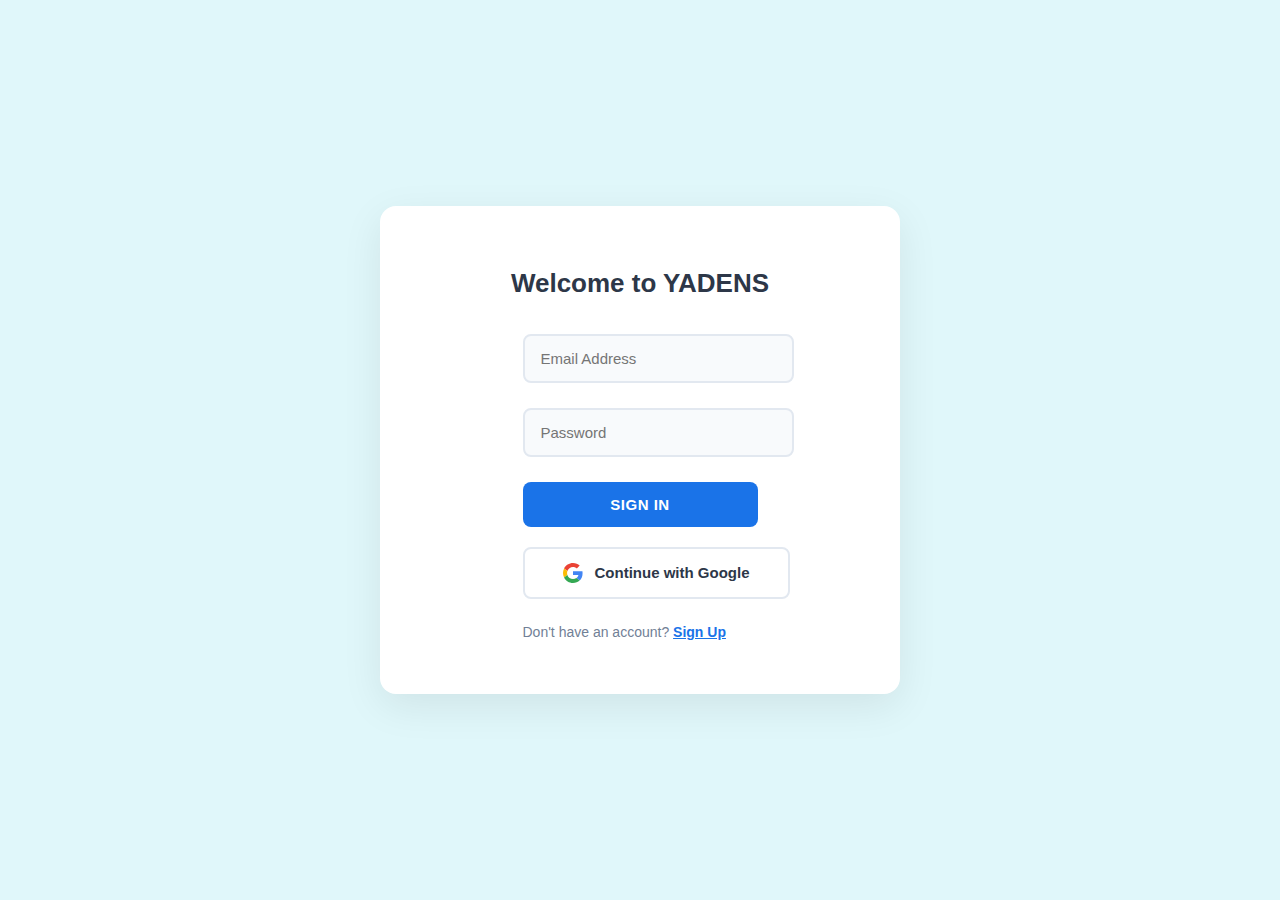
==== index.html @ a0943f61 "Add files via upload" ====
<!DOCTYPE html>
<html lang="en">
<head>
    <title>YADENS</title>
    <meta charset="UTF-8">
    <meta name="viewport" content="width=device-width, initial-scale=1.0">
    <title>3D Login/Signup Form</title>
    <link rel="stylesheet" href="https://cdnjs.cloudflare.com/ajax/libs/font-awesome/6.7.2/css/all.min.css">
    <style>
        :root {
            --mainColor: #1a73e8;
            --darkBlue: #1557b0;
            --white: #FFFFFF;
            --lightBlue: #e0f7fa;
            --textDark: #2d3748;
        }

        body {
            background-color: var(--lightBlue);
            display: flex;
            justify-content: center;
            align-items: center;
            min-height: 100vh;
            margin: 0;
            font-family: 'Lato', sans-serif;
        }

        .form-container {
            background: var(--white);
            padding: 40px;
            border-radius: 16px;
            box-shadow: 0 12px 40px rgba(0,0,0,0.08);
            width: 100%;
            max-width: 440px;
            margin: 20px;
        }

        .card-3d-wrap {
            position: relative;
            width: 100%;
            height: 100%;
        }

        .center-wrap {
            display: flex;
            flex-direction: column;
            align-items: center;
        }

        .heading {
            color: var(--textDark);
            margin-bottom: 35px;
            font-size: 26px;
            font-weight: 700;
        }

        .form-group {
            margin-bottom: 25px;
            position: relative;
            max-width: 320px;
        }

        .form-style {
            width: 100%;
            padding: 14px 16px;
            border: 2px solid #e2e8f0;
            border-radius: 8px;
            font-size: 15px;
            transition: all 0.3s ease;
            background: #f8fafc;
        }

        .form-style:focus {
            border-color: var(--mainColor);
            background: var(--white);
            box-shadow: 0 2px 8px rgba(26,115,232,0.1);
        }

        .btn {
            background-color: var(--mainColor);
            color: var(--white);
            width: 100%;
            padding: 14px;
            border: none;
            border-radius: 8px;
            cursor: pointer;
            transition: all 0.3s ease;
            font-weight: 600;
            font-size: 15px;
            text-transform: uppercase;
            letter-spacing: 0.5px;
            max-width: 320px;
            margin: 0 auto;
            display: block;
        }

        .btn:hover {
            background-color: var(--darkBlue);
            transform: translateY(-1px);
        }

        .google-login {
            background: var(--white);
            color: var(--textDark);
            border: 2px solid #e2e8f0;
            width: 100%;
            padding: 14px;
            border-radius: 8px;
            margin: 20px 0;
            display: flex;
            align-items: center;
            justify-content: center;
            gap: 12px;
            transition: all 0.3s ease;
            font-weight: 600;
            font-size: 15px;
            max-width: 320px;
            margin: 20px auto;
            cursor: pointer;
        }

        .google-login:hover {
            border-color: var(--mainColor);
            background: #f8fafc;
            transform: translateY(-1px);
        }

        .google-icon {
            width: 20px;
            height: 20px;
            transition: transform 0.3s ease;
        }

        .switch-text {
            margin-top: 25px;
            color: #718096;
            font-size: 14px;
        }

        .switch-text a {
            color: var(--mainColor);
            font-weight: 600;
            transition: color 0.3s ease;
        }

        .switch-text a:hover {
            color: var(--darkBlue);
        }
    </style>
</head>
<body>
    <div class="form-container">
        <div class="card-3d-wrap">
            <div class="center-wrap">
                <h2 class="heading">Welcome to YADENS</h2>
                
                <!-- Login Form -->
                <form id="loginForm">
                    <div class="form-group">
                        <input type="email" class="form-style" placeholder="Email Address" required>
                    </div>
                    <div class="form-group">
                        <input type="password" class="form-style" placeholder="Password" required>
                    </div>
                    <button type="submit" class="btn">Sign In</button>
                    <div class="google-login" id="googleLogin">
                        <svg class="google-icon" viewBox="0 0 48 48">
                            <path fill="#EA4335" d="M24 9.5c3.54 0 6.71 1.22 9.21 3.6l6.85-6.85C35.9 2.38 30.47 0 24 0 14.62 0 6.51 5.38 2.56 13.22l7.98 6.19C12.43 13.72 17.74 9.5 24 9.5z"/>
                            <path fill="#4285F4" d="M46.98 24.55c0-1.57-.15-3.09-.38-4.55H24v9.02h12.94c-.58 2.96-2.26 5.48-4.78 7.18l7.73 6c4.51-4.18 7.09-10.36 7.09-17.65z"/>
                            <path fill="#FBBC05" d="M10.53 28.59c-.48-1.45-.76-2.99-.76-4.59s.27-3.14.76-4.59l-7.98-6.19C.92 16.46 0 20.12 0 24c0 3.88.92 7.54 2.56 10.78l7.97-6.19z"/>
                            <path fill="#34A853" d="M24 48c6.48 0 11.93-2.13 15.89-5.81l-7.73-6c-2.15 1.45-4.92 2.3-8.16 2.3-6.26 0-11.57-4.22-13.47-9.91l-7.98 6.19C6.51 42.62 14.62 48 24 48z"/>
                        </svg>
                        Continue with Google
                    </div>
                    <p class="switch-text">Don't have an account? <a href="#" id="switchToSignup">Sign Up</a></p>
                </form>

                <!-- Signup Form (Hidden by default) -->
                <form id="signupForm" style="display: none;">
                    <div class="form-group">
                        <input type="text" class="form-style" placeholder="Full Name" required>
                    </div>
                    <div class="form-group">
                        <input type="email" class="form-style" placeholder="Email Address" required>
                    </div>
                    <div class="form-group">
                        <input type="password" class="form-style" placeholder="Password" required>
                    </div>
                    <button type="submit" class="btn">Create Account</button>
                    <div class="google-login" id="googleSignup">
                        <svg class="google-icon" viewBox="0 0 48 48">
                            <path fill="#EA4335" d="M24 9.5c3.54 0 6.71 1.22 9.21 3.6l6.85-6.85C35.9 2.38 30.47 0 24 0 14.62 0 6.51 5.38 2.56 13.22l7.98 6.19C12.43 13.72 17.74 9.5 24 9.5z"/>
                            <path fill="#4285F4" d="M46.98 24.55c0-1.57-.15-3.09-.38-4.55H24v9.02h12.94c-.58 2.96-2.26 5.48-4.78 7.18l7.73 6c4.51-4.18 7.09-10.36 7.09-17.65z"/>
                            <path fill="#FBBC05" d="M10.53 28.59c-.48-1.45-.76-2.99-.76-4.59s.27-3.14.76-4.59l-7.98-6.19C.92 16.46 0 20.12 0 24c0 3.88.92 7.54 2.56 10.78l7.97-6.19z"/>
                            <path fill="#34A853" d="M24 48c6.48 0 11.93-2.13 15.89-5.81l-7.73-6c-2.15 1.45-4.92 2.3-8.16 2.3-6.26 0-11.57-4.22-13.47-9.91l-7.98 6.19C6.51 42.62 14.62 48 24 48z"/>
                        </svg>
                        Continue with Google
                    </div>
                    <p class="switch-text">Already have an account? <a href="#" id="switchToLogin">Sign In</a></p>
                </form>
            </div>
        </div>
    </div>

    <script>
        // Toggle between login and signup forms
        document.getElementById('switchToSignup').addEventListener('click', (e) => {
            e.preventDefault();
            document.getElementById('loginForm').style.display = 'none';
            document.getElementById('signupForm').style.display = 'block';
        });

        document.getElementById('switchToLogin').addEventListener('click', (e) => {
            e.preventDefault();
            document.getElementById('signupForm').style.display = 'none';
            document.getElementById('loginForm').style.display = 'block';
        });

        // Placeholder for Google login functionality
        document.getElementById('googleLogin').addEventListener('click', () => {
            alert('Google login functionality to be implemented.');
        });

        document.getElementById('googleSignup').addEventListener('click', () => {
            alert('Google signup functionality to be implemented.');
        });
    </script>
</body>
</html>
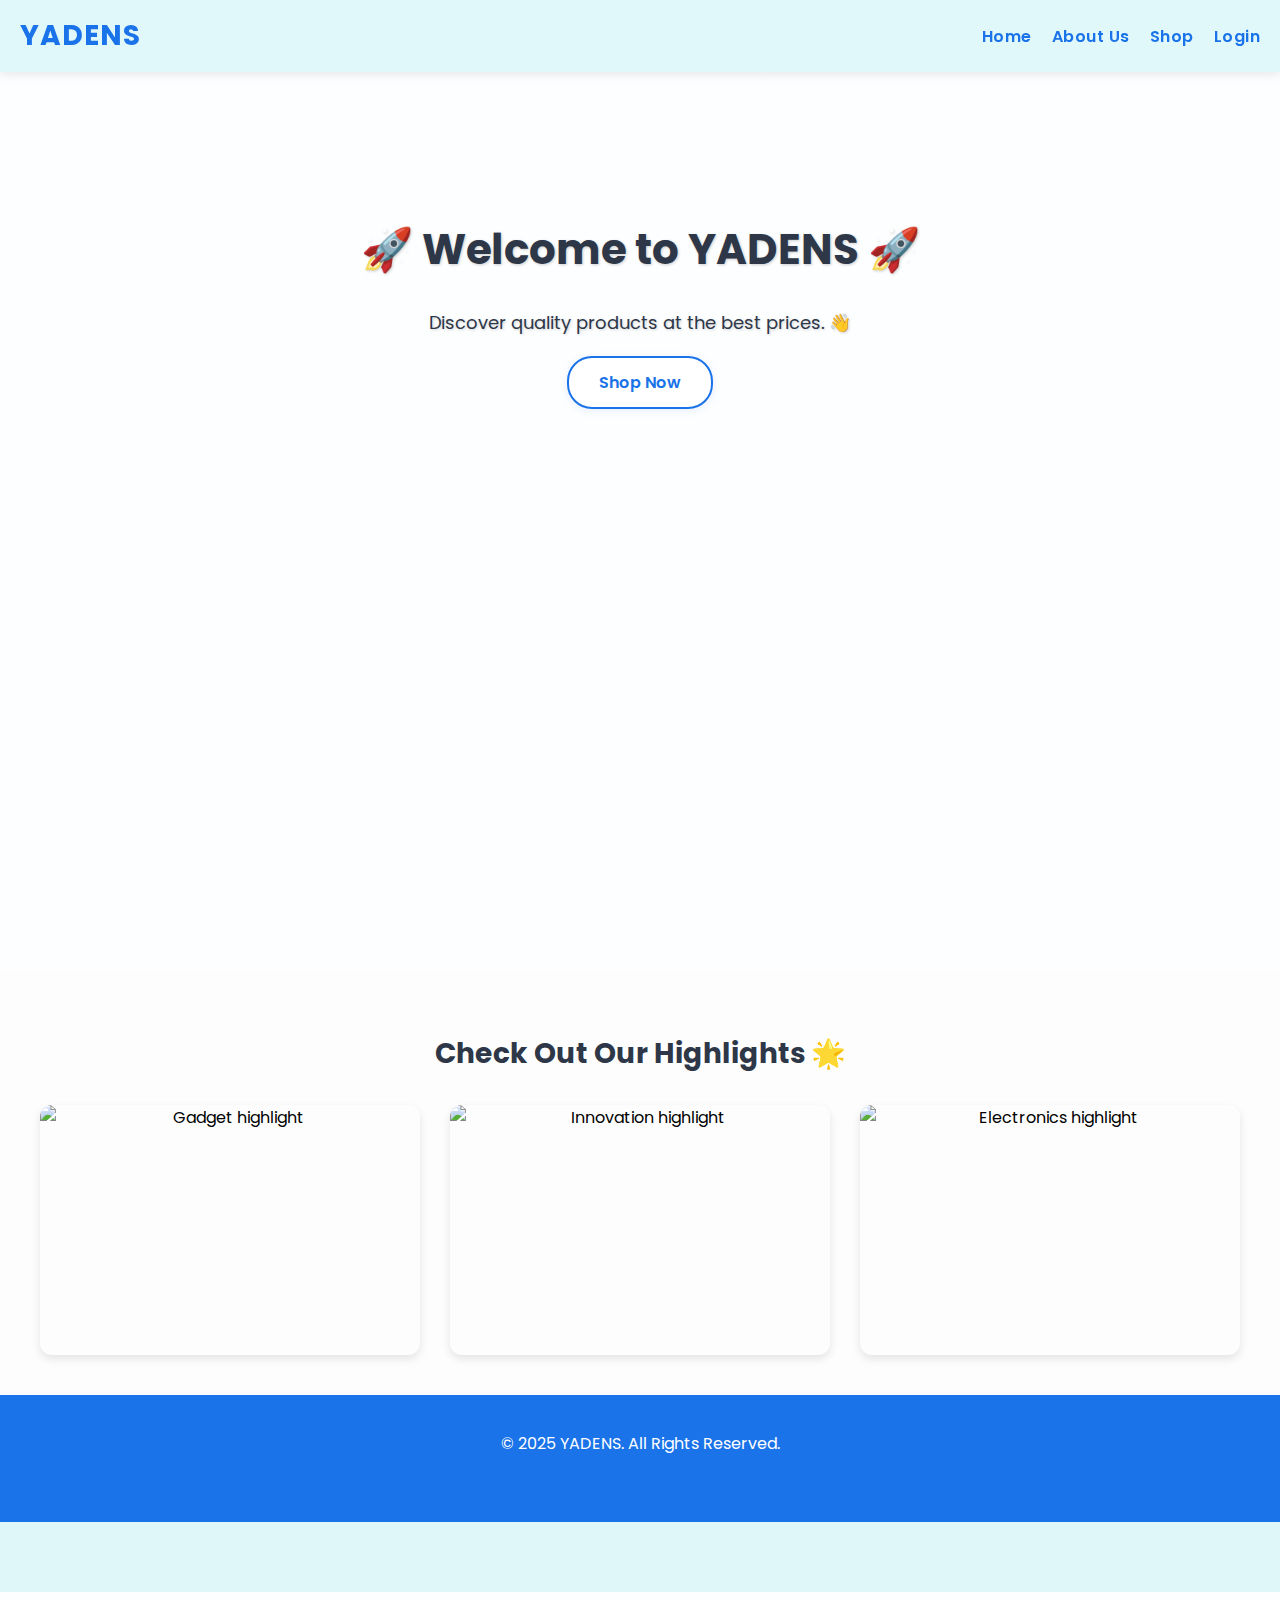
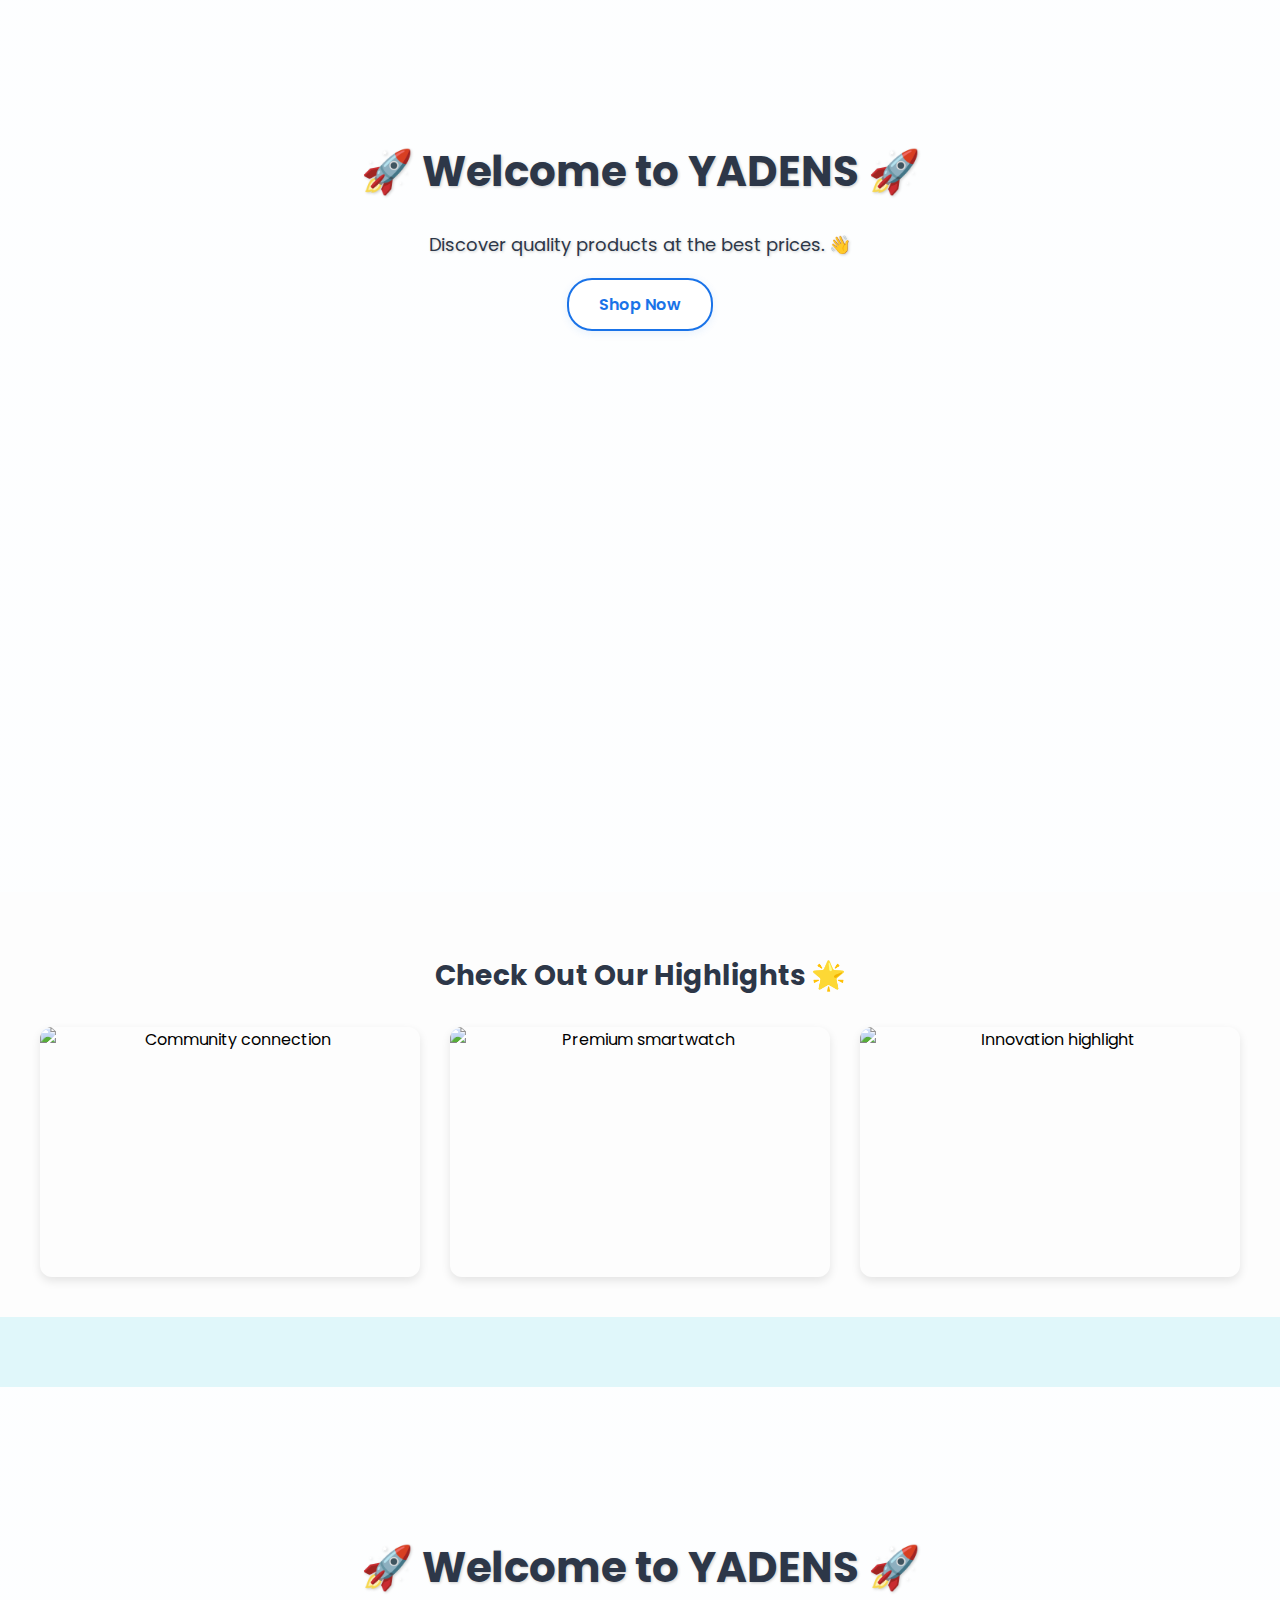
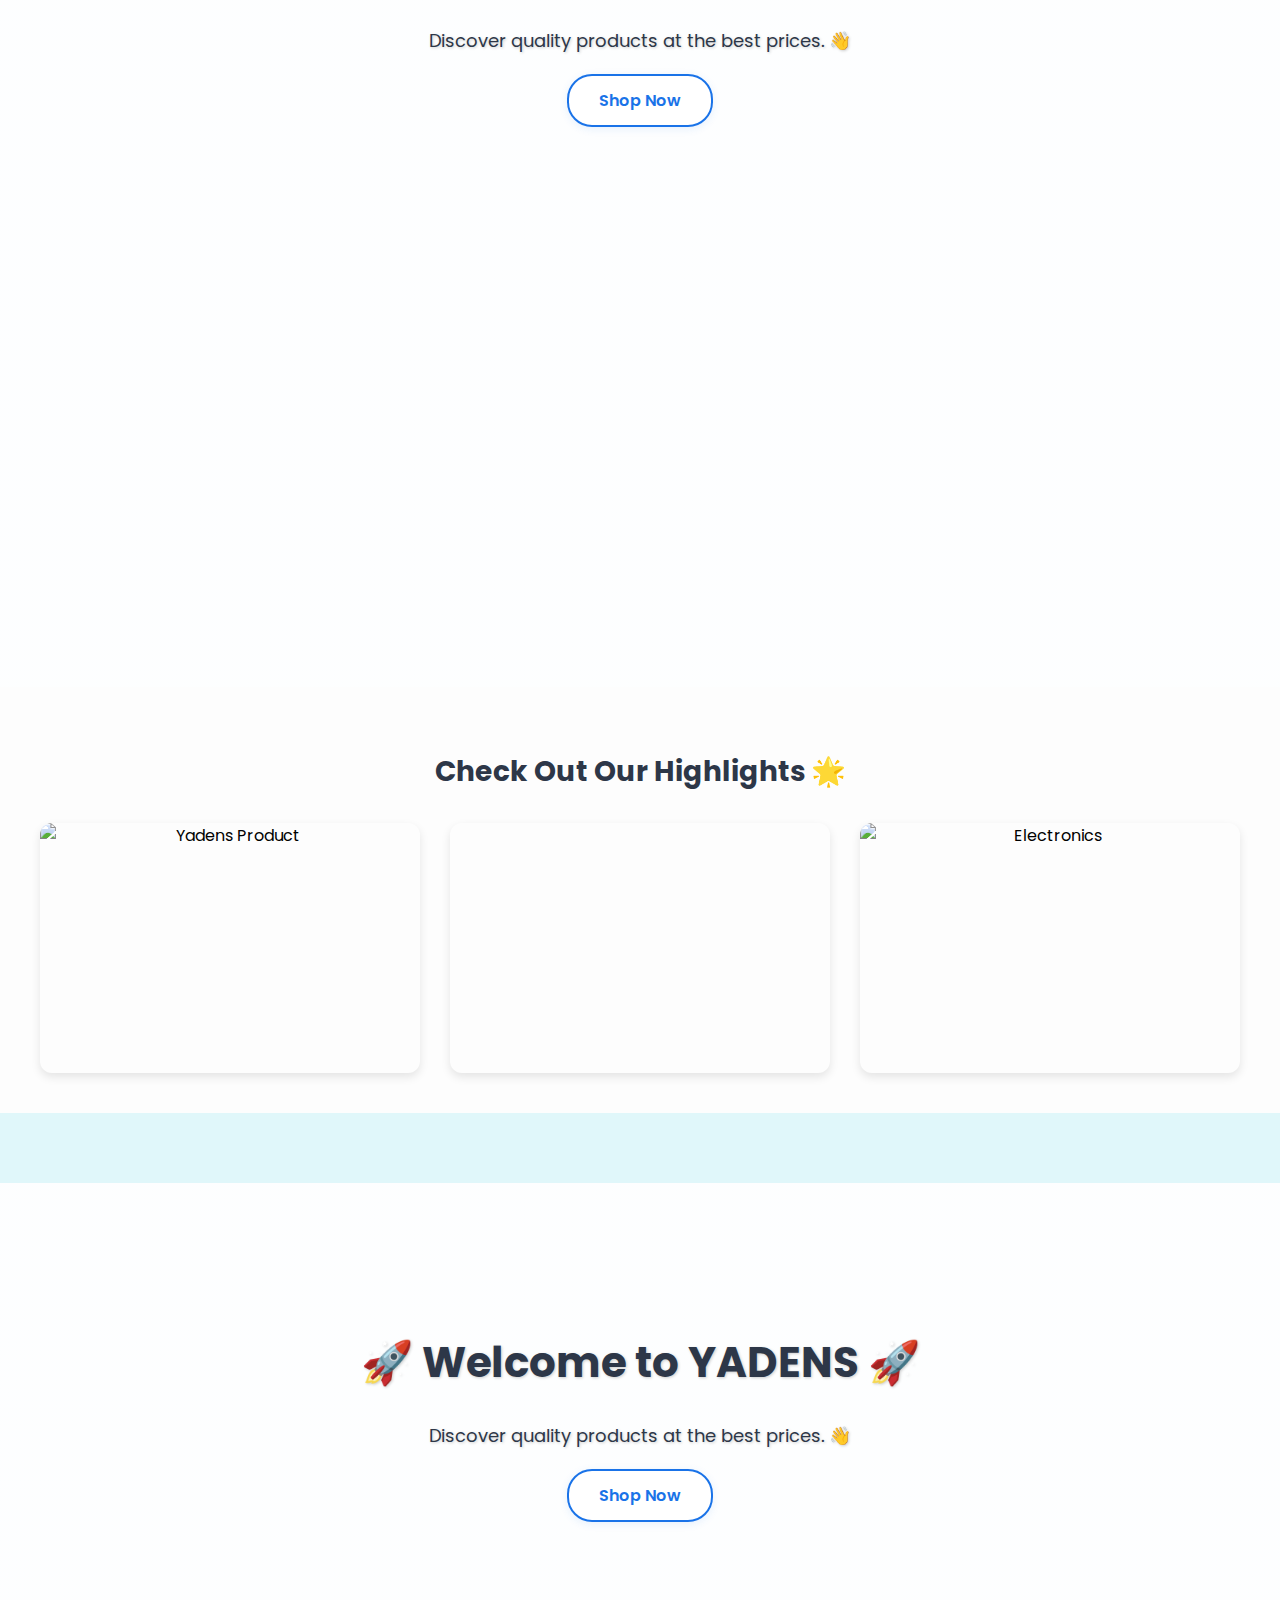
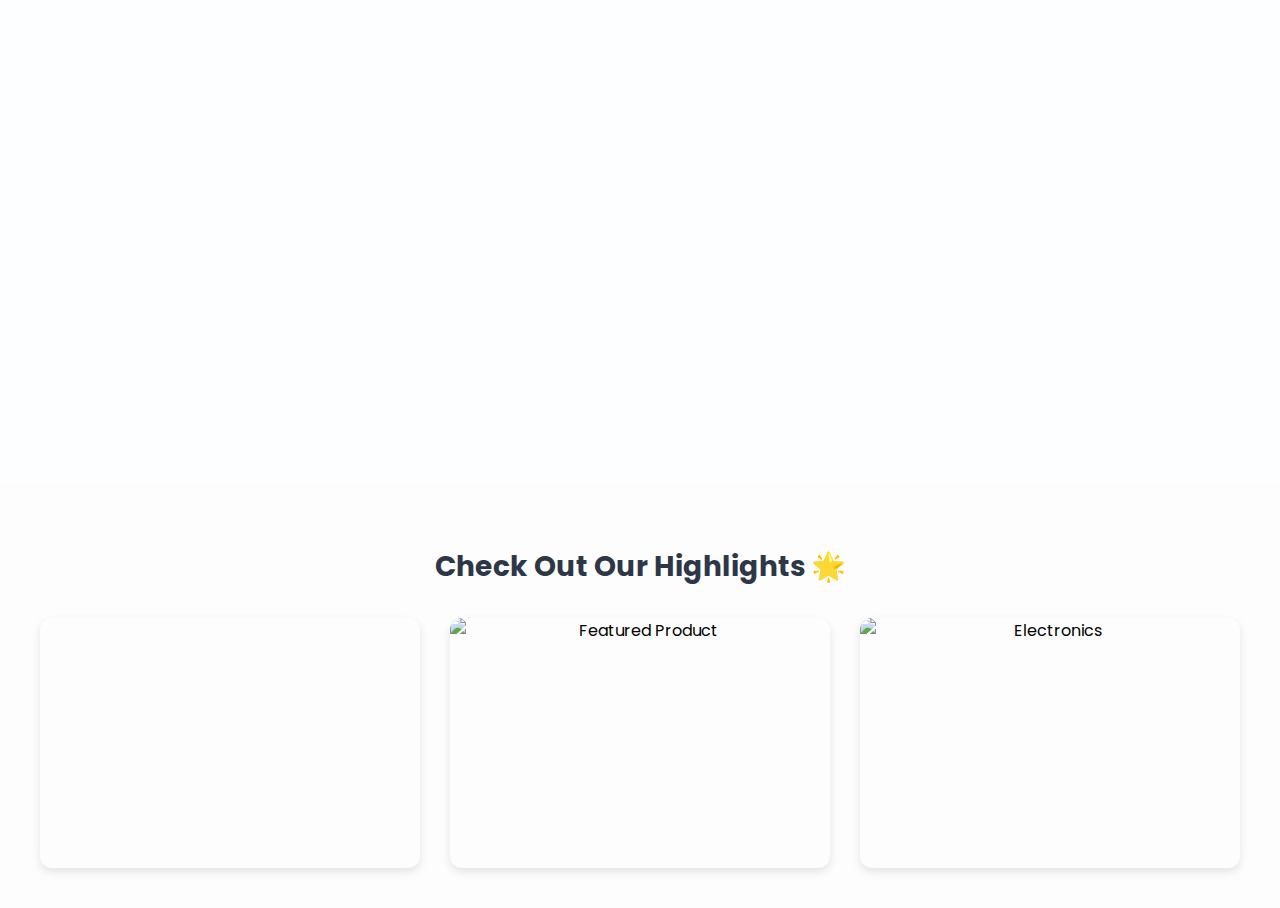
==== commit 055664ff: "Add files via upload" ====
--- a/index.html
+++ b/index.html
@@ -1,229 +1,703 @@
 <!DOCTYPE html>
 <html lang="en">
 <head>
-    <title>YADENS</title>
-    <meta charset="UTF-8">
-    <meta name="viewport" content="width=device-width, initial-scale=1.0">
-    <title>3D Login/Signup Form</title>
-    <link rel="stylesheet" href="https://cdnjs.cloudflare.com/ajax/libs/font-awesome/6.7.2/css/all.min.css">
-    <style>
-        :root {
-            --mainColor: #1a73e8;
-            --darkBlue: #1557b0;
-            --white: #FFFFFF;
-            --lightBlue: #e0f7fa;
-            --textDark: #2d3748;
-        }
-
-        body {
-            background-color: var(--lightBlue);
-            display: flex;
-            justify-content: center;
-            align-items: center;
-            min-height: 100vh;
-            margin: 0;
-            font-family: 'Lato', sans-serif;
-        }
-
-        .form-container {
-            background: var(--white);
-            padding: 40px;
-            border-radius: 16px;
-            box-shadow: 0 12px 40px rgba(0,0,0,0.08);
-            width: 100%;
-            max-width: 440px;
-            margin: 20px;
-        }
-
-        .card-3d-wrap {
-            position: relative;
-            width: 100%;
-            height: 100%;
-        }
-
-        .center-wrap {
-            display: flex;
-            flex-direction: column;
-            align-items: center;
-        }
-
-        .heading {
-            color: var(--textDark);
-            margin-bottom: 35px;
-            font-size: 26px;
-            font-weight: 700;
-        }
-
-        .form-group {
-            margin-bottom: 25px;
-            position: relative;
-            max-width: 320px;
-        }
-
-        .form-style {
-            width: 100%;
-            padding: 14px 16px;
-            border: 2px solid #e2e8f0;
-            border-radius: 8px;
-            font-size: 15px;
-            transition: all 0.3s ease;
-            background: #f8fafc;
-        }
-
-        .form-style:focus {
-            border-color: var(--mainColor);
-            background: var(--white);
-            box-shadow: 0 2px 8px rgba(26,115,232,0.1);
-        }
-
-        .btn {
-            background-color: var(--mainColor);
-            color: var(--white);
-            width: 100%;
-            padding: 14px;
-            border: none;
-            border-radius: 8px;
-            cursor: pointer;
-            transition: all 0.3s ease;
-            font-weight: 600;
-            font-size: 15px;
-            text-transform: uppercase;
-            letter-spacing: 0.5px;
-            max-width: 320px;
-            margin: 0 auto;
-            display: block;
-        }
-
-        .btn:hover {
-            background-color: var(--darkBlue);
-            transform: translateY(-1px);
-        }
-
-        .google-login {
-            background: var(--white);
-            color: var(--textDark);
-            border: 2px solid #e2e8f0;
-            width: 100%;
-            padding: 14px;
-            border-radius: 8px;
-            margin: 20px 0;
-            display: flex;
-            align-items: center;
-            justify-content: center;
-            gap: 12px;
-            transition: all 0.3s ease;
-            font-weight: 600;
-            font-size: 15px;
-            max-width: 320px;
-            margin: 20px auto;
-            cursor: pointer;
-        }
-
-        .google-login:hover {
-            border-color: var(--mainColor);
-            background: #f8fafc;
-            transform: translateY(-1px);
-        }
-
-        .google-icon {
-            width: 20px;
-            height: 20px;
-            transition: transform 0.3s ease;
-        }
-
-        .switch-text {
-            margin-top: 25px;
-            color: #718096;
-            font-size: 14px;
-        }
-
-        .switch-text a {
-            color: var(--mainColor);
-            font-weight: 600;
-            transition: color 0.3s ease;
-        }
-
-        .switch-text a:hover {
-            color: var(--darkBlue);
-        }
-    </style>
+  <meta charset="UTF-8" />
+  <meta name="viewport" content="width=device-width, initial-scale=1.0"/>
+  <title>YADENS</title>
+  <!-- Favicon (Optional) -->
+  <link rel="icon" href="favicon.ico" type="image/x-icon" />
+  <!-- Font Awesome for icons -->
+  <link
+    rel="stylesheet"
+    href="https://cdnjs.cloudflare.com/ajax/libs/font-awesome/6.7.2/css/all.min.css"
+    integrity="sha512-hash-goes-here"
+    crossorigin="anonymous"
+    referrerpolicy="no-referrer"
+  />
+  <!-- Google Fonts -->
+  <link
+    rel="stylesheet"
+    href="https://fonts.googleapis.com/css2?family=Poppins:wght@400;700&display=swap"
+  />
+  <!-- Google Sign-In Script -->
+  <script src="https://accounts.google.com/gsi/client" async defer></script>
+  <style>
+    /* ===== CSS Variables ===== */
+    :root {
+      --mainColor: #1a73e8;
+      --darkBlue: #1557b0;
+      --white: #ffffff;
+      --lightBlue: #e0f7fa;
+      --textDark: #2d3748;
+      --transition-speed: 0.3s;
+    }
+
+    /* ===== Global Styles ===== */
+    * {
+      box-sizing: border-box;
+    }
+    body {
+      background-color: var(--lightBlue);
+      margin: 0;
+      font-family: "Poppins", sans-serif;
+      display: flex;
+      flex-direction: column;
+      min-height: 100vh;
+    }
+
+    /* ===== Navigation Bar ===== */
+    .main-nav {
+      position: fixed;
+      top: 0;
+      left: 0;
+      right: 0;
+      background: rgba(224, 247, 250, 0.8);
+      backdrop-filter: blur(10px);
+      box-shadow: 0 2px 10px rgba(0, 0, 0, 0.1);
+      z-index: 1000;
+      padding: 15px 20px;
+      display: flex;
+      justify-content: space-between;
+      align-items: center;
+    }
+    .logo span {
+      color: var(--mainColor);
+      font-size: 28px;
+      font-weight: 700;
+      text-transform: uppercase;
+      letter-spacing: 1px;
+    }
+    .nav-links {
+      display: flex;
+      gap: 20px;
+    }
+    .nav-links a {
+      color: var(--mainColor);
+      text-decoration: none;
+      font-weight: 600;
+      letter-spacing: 0.5px;
+      transition: color var(--transition-speed) ease;
+    }
+    .nav-links a:hover {
+      color: var(--darkBlue);
+    }
+
+    /* ===== Hero Section ===== */
+    .hero {
+      position: relative;
+      display: flex;
+      flex-direction: column;
+      align-items: center;
+      text-align: center;
+      padding: 120px 20px 80px;
+      background: url("https://source.unsplash.com/1600x900/?technology") center/cover;
+      color: var(--textDark);
+      min-height: 100vh;
+      margin-top: 70px; /* space for fixed nav */
+    }
+    .hero::after {
+      content: "";
+      position: absolute;
+      top: 0;
+      left: 0;
+      width: 100%;
+      height: 100%;
+      background: rgba(255,255,255,0.3); /* subtle overlay for better text contrast */
+      z-index: 1;
+    }
+    .hero > * {
+      position: relative;
+      z-index: 2;
+    }
+    .hero h1 {
+      font-size: 42px;
+      margin-bottom: 10px;
+      text-shadow: 1px 1px 3px rgba(0,0,0,0.2);
+      animation: fadeIn 1s ease-in-out forwards;
+    }
+    .hero p {
+      font-size: 18px;
+      margin-bottom: 20px;
+      text-shadow: 1px 1px 3px rgba(0,0,0,0.2);
+      animation: fadeIn 1.2s ease-in-out forwards;
+    }
+    @keyframes fadeIn {
+      from {
+        opacity: 0;
+        transform: translateY(20px);
+      }
+      to {
+        opacity: 1;
+        transform: translateY(0);
+      }
+    }
+
+    /* ===== Scroll Down Arrow ===== */
+    .scroll-down {
+      position: absolute;
+      bottom: 20px;
+      font-size: 28px;
+      color: var(--mainColor);
+      z-index: 2;
+      animation: bounce 2s infinite;
+      cursor: pointer;
+    }
+    @keyframes bounce {
+      0%, 100% { transform: translateY(0); }
+      50% { transform: translateY(-10px); }
+    }
+
+    .btn {
+      background: linear-gradient(135deg, var(--mainColor), var(--darkBlue));
+      color: var(--white);
+      padding: 14px 24px;
+      border-radius: 8px;
+      font-weight: 600;
+      text-decoration: none;
+      transition: transform 0.2s ease, box-shadow 0.3s ease;
+    }
+    .btn:hover {
+      transform: scale(1.05);
+      box-shadow: 0px 5px 15px rgba(0, 0, 0, 0.2);
+    }
+
+    /* ===== Featured Section ===== */
+    .features {
+      padding: 40px 20px;
+      text-align: center;
+      background-color: #fdfdfd;
+    }
+    .features h2 {
+      font-size: 28px;
+      color: var(--textDark);
+      margin-bottom: 30px;
+    }
+    .feature-grid {
+      display: grid;
+      grid-template-columns: repeat(auto-fit, minmax(200px, 1fr));
+      gap: 20px;
+      max-width: 1200px;
+      margin: 0 auto;
+    }
+    .feature-grid img {
+      width: 100%;
+      border-radius: 8px;
+      box-shadow: 0 4px 10px rgba(0, 0, 0, 0.1);
+      transition: transform 0.3s ease;
+    }
+    .feature-grid img:hover {
+      transform: scale(1.05);
+    }
+
+    /* ===== Footer ===== */
+    footer {
+      text-align: center;
+      padding: 20px;
+      background: var(--mainColor);
+      color: var(--white);
+      margin-top: auto;
+    }
+    .social-icons a {
+      color: var(--white);
+      font-size: 20px;
+      margin: 0 10px;
+      transition: transform 0.3s;
+    }
+    .social-icons a:hover {
+      transform: scale(1.2);
+    }
+
+    /* ===== Login Overlay ===== */
+    .login-overlay {
+      position: fixed;
+      top: 0;
+      left: 0;
+      width: 100%;
+      height: 100%;
+      background: rgba(0,0,0,0.5);
+      display: none; /* hidden by default */
+      justify-content: center;
+      align-items: center;
+      z-index: 9999;
+      opacity: 0;
+      transition: opacity 0.3s ease;
+    }
+    .login-overlay.active {
+      display: flex;
+      opacity: 1;
+    }
+    .close-btn {
+      position: absolute;
+      top: 20px;
+      right: 20px;
+      background: none;
+      border: none;
+      font-size: 24px;
+      color: #333;
+      cursor: pointer;
+      transition: transform 0.3s;
+    }
+    .close-btn:hover {
+      transform: rotate(90deg);
+    }
+    .form-container {
+      background: var(--white);
+      padding: 40px;
+      border-radius: 16px;
+      box-shadow: 0 12px 40px rgba(0,0,0,0.15);
+      width: 90%;
+      max-width: 440px;
+      position: relative;
+    }
+    .card-3d-wrap {
+      position: relative;
+      width: 100%;
+      height: 100%;
+    }
+    .center-wrap {
+      display: flex;
+      flex-direction: column;
+      align-items: center;
+    }
+    .heading {
+      color: var(--textDark);
+      margin-bottom: 35px;
+      font-size: 26px;
+      font-weight: 700;
+    }
+    .form-group {
+      margin-bottom: 25px;
+      max-width: 320px;
+      position: relative;
+    }
+    .form-style {
+      width: 100%;
+      padding: 14px 16px;
+      border: 2px solid #e2e8f0;
+      border-radius: 8px;
+      font-size: 15px;
+      transition: all 0.3s ease;
+      background: #f8fafc;
+    }
+    .form-style:focus {
+      border-color: var(--mainColor);
+      background: var(--white);
+      box-shadow: 0 2px 8px rgba(26,115,232,0.1);
+      outline: none;
+    }
+    .btn-login {
+      background-color: var(--mainColor);
+      color: var(--white);
+      width: 100%;
+      padding: 14px;
+      border: none;
+      border-radius: 8px;
+      cursor: pointer;
+      transition: all 0.3s ease;
+      font-weight: 600;
+      font-size: 15px;
+      text-transform: uppercase;
+      letter-spacing: 0.5px;
+      max-width: 320px;
+      margin: 0 auto;
+      display: block;
+    }
+    .btn-login:hover {
+      background-color: var(--darkBlue);
+      transform: translateY(-1px);
+    }
+    .google-login {
+      background: var(--white);
+      color: var(--textDark);
+      border: 2px solid #e2e8f0;
+      width: 100%;
+      padding: 14px;
+      border-radius: 8px;
+      display: flex;
+      align-items: center;
+      justify-content: center;
+      gap: 12px;
+      transition: all 0.3s ease;
+      font-weight: 600;
+      font-size: 15px;
+      max-width: 320px;
+      margin: 20px auto;
+      cursor: pointer;
+    }
+    .google-login:hover {
+      border-color: var(--mainColor);
+      background: #f8fafc;
+      transform: translateY(-1px);
+    }
+    .google-icon {
+      width: 20px;
+      height: 20px;
+      transition: transform 0.3s ease;
+    }
+    .switch-text {
+      margin-top: 25px;
+      color: #718096;
+      font-size: 14px;
+    }
+    .switch-text a {
+      color: var(--mainColor);
+      font-weight: 600;
+      transition: color 0.3s ease;
+    }
+    .switch-text a:hover {
+      color: var(--darkBlue);
+    }
+  </style>
 </head>
 <body>
+  <!-- Navigation Bar -->
+  <nav class="main-nav">
+    <div class="logo">
+      <span>YADENS</span>
+    </div>
+    <div class="nav-links">
+      <a href="#home">Home</a>
+      <a href="about.html">About Us</a>
+      <a href="shop.html">Shop</a>
+      <a href="#" id="showLogin">Login</a>
+    </div>
+  </nav>
+
+  <!-- Hero Section -->
+  <section class="hero" id="home">
+    <h1>🚀 Welcome to YADENS 🚀</h1>
+    <p>
+      Discover quality products at the best prices.
+      <span class="wave-emoji" aria-label="wave">👋</span>
+    </p>
+    <a href="shop.html" class="btn">Shop Now</a>
+    <div class="scroll-down" id="scrollDown" aria-label="Scroll Down">
+      <i class="fas fa-chevron-down"></i>
+    </div>
+  </section>
+
+  <!-- Featured Section -->
+  <section class="features">
+    <h2>Check Out Our Highlights 🌟</h2>
+    <div class="feature-grid">
+      <img src="https://source.unsplash.com/300x300/?tech,gadget" alt="Gadget highlight" loading="lazy" />
+      <img src="https://source.unsplash.com/300x300/?innovation" alt="Innovation highlight" loading="lazy" />
+      <img src="https://source.unsplash.com/300x300/?electronics" alt="Electronics highlight" loading="lazy" />
+    </div>
+  </section>
+
+  <!-- Login Overlay -->
+  <div class="login-overlay" id="loginOverlay" aria-hidden="true">
+    <button class="close-btn" id="closeLogin" aria-label="Close Login Overlay">&times;</button>
     <div class="form-container">
-        <div class="card-3d-wrap">
-            <div class="center-wrap">
-                <h2 class="heading">Welcome to YADENS</h2>
-                
-                <!-- Login Form -->
-                <form id="loginForm">
-                    <div class="form-group">
-                        <input type="email" class="form-style" placeholder="Email Address" required>
-                    </div>
-                    <div class="form-group">
-                        <input type="password" class="form-style" placeholder="Password" required>
-                    </div>
-                    <button type="submit" class="btn">Sign In</button>
-                    <div class="google-login" id="googleLogin">
-                        <svg class="google-icon" viewBox="0 0 48 48">
-                            <path fill="#EA4335" d="M24 9.5c3.54 0 6.71 1.22 9.21 3.6l6.85-6.85C35.9 2.38 30.47 0 24 0 14.62 0 6.51 5.38 2.56 13.22l7.98 6.19C12.43 13.72 17.74 9.5 24 9.5z"/>
-                            <path fill="#4285F4" d="M46.98 24.55c0-1.57-.15-3.09-.38-4.55H24v9.02h12.94c-.58 2.96-2.26 5.48-4.78 7.18l7.73 6c4.51-4.18 7.09-10.36 7.09-17.65z"/>
-                            <path fill="#FBBC05" d="M10.53 28.59c-.48-1.45-.76-2.99-.76-4.59s.27-3.14.76-4.59l-7.98-6.19C.92 16.46 0 20.12 0 24c0 3.88.92 7.54 2.56 10.78l7.97-6.19z"/>
-                            <path fill="#34A853" d="M24 48c6.48 0 11.93-2.13 15.89-5.81l-7.73-6c-2.15 1.45-4.92 2.3-8.16 2.3-6.26 0-11.57-4.22-13.47-9.91l-7.98 6.19C6.51 42.62 14.62 48 24 48z"/>
-                        </svg>
-                        Continue with Google
-                    </div>
-                    <p class="switch-text">Don't have an account? <a href="#" id="switchToSignup">Sign Up</a></p>
-                </form>
-
-                <!-- Signup Form (Hidden by default) -->
-                <form id="signupForm" style="display: none;">
-                    <div class="form-group">
-                        <input type="text" class="form-style" placeholder="Full Name" required>
-                    </div>
-                    <div class="form-group">
-                        <input type="email" class="form-style" placeholder="Email Address" required>
-                    </div>
-                    <div class="form-group">
-                        <input type="password" class="form-style" placeholder="Password" required>
-                    </div>
-                    <button type="submit" class="btn">Create Account</button>
-                    <div class="google-login" id="googleSignup">
-                        <svg class="google-icon" viewBox="0 0 48 48">
-                            <path fill="#EA4335" d="M24 9.5c3.54 0 6.71 1.22 9.21 3.6l6.85-6.85C35.9 2.38 30.47 0 24 0 14.62 0 6.51 5.38 2.56 13.22l7.98 6.19C12.43 13.72 17.74 9.5 24 9.5z"/>
-                            <path fill="#4285F4" d="M46.98 24.55c0-1.57-.15-3.09-.38-4.55H24v9.02h12.94c-.58 2.96-2.26 5.48-4.78 7.18l7.73 6c4.51-4.18 7.09-10.36 7.09-17.65z"/>
-                            <path fill="#FBBC05" d="M10.53 28.59c-.48-1.45-.76-2.99-.76-4.59s.27-3.14.76-4.59l-7.98-6.19C.92 16.46 0 20.12 0 24c0 3.88.92 7.54 2.56 10.78l7.97-6.19z"/>
-                            <path fill="#34A853" d="M24 48c6.48 0 11.93-2.13 15.89-5.81l-7.73-6c-2.15 1.45-4.92 2.3-8.16 2.3-6.26 0-11.57-4.22-13.47-9.91l-7.98 6.19C6.51 42.62 14.62 48 24 48z"/>
-                        </svg>
-                        Continue with Google
-                    </div>
-                    <p class="switch-text">Already have an account? <a href="#" id="switchToLogin">Sign In</a></p>
-                </form>
+      <div class="card-3d-wrap">
+        <div class="center-wrap">
+          <h2 class="heading">Welcome to YADENS</h2>
+
+          <!-- Login Form -->
+          <form id="loginForm">
+            <div class="form-group">
+              <input type="email" class="form-style" placeholder="Email Address" required />
             </div>
+            <div class="form-group">
+              <input type="password" class="form-style" placeholder="Password" required />
+            </div>
+            <button type="submit" class="btn-login">Sign In</button>
+            <div class="google-login" id="googleLogin">
+              <svg class="google-icon" viewBox="0 0 48 48">
+                <path fill="#EA4335" d="M24 9.5c3.54 0 6.71 1.22 9.21 3.6l6.85-6.85C35.9 2.38 30.47 0 24 0 14.62 0 6.51 5.38 2.56 13.22l7.98 6.19C12.43 13.72 17.74 9.5 24 9.5z"/>
+                <path fill="#4285F4" d="M46.98 24.55c0-1.57-.15-3.09-.38-4.55H24v9.02h12.94c-.58 2.96-2.26 5.48-4.78 7.18l7.73 6c4.51-4.18 7.09-10.36 7.09-17.65z"/>
+                <path fill="#FBBC05" d="M10.53 28.59c-.48-1.45-.76-2.99-.76-4.59s.27-3.14.76-4.59l-7.98-6.19C.92 16.46 0 20.12 0 24c0 3.88.92 7.54 2.56 10.78l7.97-6.19z"/>
+                <path fill="#34A853" d="M24 48c6.48 0 11.93-2.13 15.89-5.81l-7.73-6c-2.15 1.45-4.92 2.3-8.16 2.3-6.26 0-11.57-4.22-13.47-9.91l-7.98 6.19C6.51 42.62 14.62 48 24 48z"/>
+              </svg>
+              Continue with Google
+            </div>
+            <p class="switch-text">
+              Don't have an account?
+              <a href="#" id="switchToSignup">Sign Up</a>
+            </p>
+          </form>
+
+          <!-- Signup Form -->
+          <form id="signupForm" style="display: none;">
+            <div class="form-group">
+              <input type="text" class="form-style" placeholder="Full Name" required />
+            </div>
+            <div class="form-group">
+              <input type="email" class="form-style" placeholder="Email Address" required />
+            </div>
+            <div class="form-group">
+              <input type="password" class="form-style" placeholder="Password" required />
+            </div>
+            <button type="submit" class="btn-login">Create Account</button>
+            <a href="https://www.google.com" target="_blank" rel="noopener noreferrer">Visit Google</a>
+            <div class="google-login" id="googleSignup">
+              <svg class="google-icon" viewBox="0 0 48 48">
+                <path fill="#EA4335" d="M24 9.5c3.54 0 6.71 1.22 9.21 3.6l6.85-6.85C35.9 2.38 30.47 0 24 0 14.62 0 6.51 5.38 2.56 13.22l7.98 6.19C12.43 13.72 17.74 9.5 24 9.5z"/>
+                <path fill="#4285F4" d="M46.98 24.55c0-1.57-.15-3.09-.38-4.55H24v9.02h12.94c-.58 2.96-2.26 5.48-4.78 7.18l7.73 6c4.51-4.18 7.09-10.36 7.09-17.65z"/>
+                <path fill="#FBBC05" d="M10.53 28.59c-.48-1.45-.76-2.99-.76-4.59s.27-3.14.76-4.59l-7.98-6.19C.92 16.46 0 20.12 0 24c0 3.88.92 7.54 2.56 10.78l7.97-6.19z"/>
+                <path fill="#34A853" d="M24 48c6.48 0 11.93-2.13 15.89-5.81l-7.73-6c-2.15 1.45-4.92 2.3-8.16 2.3-6.26 0-11.57-4.22-13.47-9.91l-7.98 6.19C6.51 42.62 14.62 48 24 48z"/>
+              </svg>
+              Continue with Google
+            </div>
+            <p class="switch-text">
+              Already have an account?
+              <a href="#" id="switchToLogin">Sign In</a>
+            </p>
+          </form>
         </div>
+      </div>
     </div>
-
-    <script>
-        // Toggle between login and signup forms
-        document.getElementById('switchToSignup').addEventListener('click', (e) => {
-            e.preventDefault();
-            document.getElementById('loginForm').style.display = 'none';
-            document.getElementById('signupForm').style.display = 'block';
-        });
-
-        document.getElementById('switchToLogin').addEventListener('click', (e) => {
-            e.preventDefault();
-            document.getElementById('signupForm').style.display = 'none';
-            document.getElementById('loginForm').style.display = 'block';
-        });
-
-        // Placeholder for Google login functionality
-        document.getElementById('googleLogin').addEventListener('click', () => {
-            alert('Google login functionality to be implemented.');
-        });
-
-        document.getElementById('googleSignup').addEventListener('click', () => {
-            alert('Google signup functionality to be implemented.');
-        });
-    </script>
-</body>
-</html>+  </div>
+  <!-- END Login Overlay -->
+
+  <!-- Footer -->
+  <footer>
+    <p>&copy; 2025 YADENS. All Rights Reserved.</p>
+    <div class="social-icons">
+      <a href="#" aria-label="TikTok"><i class="fab fa-tiktok"></i></a>
+    </div>
+  </footer>
+
+  <script>
+    // Smooth scroll down when arrow is clicked
+    document.getElementById('scrollDown').addEventListener('click', () => {
+      window.scrollTo({ top: document.querySelector('.features').offsetTop, behavior: 'smooth' });
+    });
+
+    // Show login overlay on clicking "Login"
+    document.getElementById('showLogin').addEventListener('click', (e) => {
+      e.preventDefault();
+      const overlay = document.getElementById('loginOverlay');
+      overlay.classList.add('active');
+      overlay.setAttribute('aria-hidden', 'false');
+    });
+
+    // Close overlay on clicking "×" or outside the form container
+    const loginOverlay = document.getElementById('loginOverlay');
+    loginOverlay.addEventListener('click', (e) => {
+      if (e.target === loginOverlay) {
+        loginOverlay.classList.remove('active');
+        loginOverlay.setAttribute('aria-hidden', 'true');
+      }
+    });
+    document.getElementById('closeLogin').addEventListener('click', () => {
+      loginOverlay.classList.remove('active');
+      loginOverlay.setAttribute('aria-hidden', 'true');
+    });
+
+    // Toggle between login and signup forms
+    document.getElementById('switchToSignup').addEventListener('click', (e) => {
+      e.preventDefault();
+      document.getElementById('loginForm').style.display = 'none';
+      document.getElementById('signupForm').style.display = 'block';
+    });
+    document.getElementById('switchToLogin').addEventListener('click', (e) => {
+      e.preventDefault();
+      document.getElementById('signupForm').style.display = 'none';
+      document.getElementById('loginForm').style.display = 'block';
+    });
+
+    // Placeholder for Google login functionality
+    document.getElementById('googleLogin').addEventListener('click', () => {
+      alert('Google login functionality to be implemented.');
+    });
+    document.getElementById('googleSignup').addEventListener('click', () => {
+      alert('Google signup functionality to be implemented.');
+    });
+  </script>
+  <!DOCTYPE html>
+  <html lang="en">
+  <head>
+    <!-- ... (keep existing head content) ... -->
+    <style>
+      /* ===== Updated Button Styles ===== */
+      .btn {
+        background: var(--white);
+        color: var(--mainColor);
+        padding: 12px 30px;
+        border-radius: 25px;
+        font-weight: 600;
+        text-decoration: none;
+        border: 2px solid var(--mainColor);
+        transition: all 0.3s ease;
+        box-shadow: 0 2px 8px rgba(26, 115, 232, 0.1);
+      }
+      .btn:hover {
+        background: var(--mainColor);
+        color: var(--white);
+        transform: translateY(-2px);
+        box-shadow: 0 4px 12px rgba(26, 115, 232, 0.3);
+      }
+  
+      /* ===== Updated Hero Section ===== */
+      .hero {
+        background: linear-gradient(rgba(255,255,255,0.9), rgba(255,255,255,0.9)),
+                    url('https://img.kwcdn.com/product/open/2024-04-25/1714062664580-2a7373805a384c5eb8860c733d712da0-goods.jpeg?imageView2/2/w/800/q/70/format/webp');
+        background-size: cover;
+        background-position: center;
+      }
+  
+      /* ===== Updated Feature Grid ===== */
+      .feature-grid {
+        grid-template-columns: repeat(auto-fit, minmax(300px, 1fr));
+        gap: 30px;
+      }
+      .feature-grid img {
+        height: 250px;
+        object-fit: cover;
+      }
+    </style>
+  </head>
+  <body>
+    <!-- ... (keep existing navigation) ... -->
+  
+    <!-- Updated Hero Section -->
+    <section class="hero" id="home">
+      <h1>🚀 Welcome to YADENS 🚀</h1>
+      <p>
+        Discover quality products at the best prices.
+        <span class="wave-emoji" aria-label="wave">👋</span>
+      </p>
+      <a href="shop.html" class="btn">Shop Now</a>
+      <div class="scroll-down" id="scrollDown" aria-label="Scroll Down">
+        <i class="fas fa-chevron-down"></i>
+      </div>
+    </section>
+  
+    <!-- Updated Featured Section -->
+    <section class="features">
+      <h2>Check Out Our Highlights 🌟</h2>
+      <div class="feature-grid">
+        <img src="https://pixabay.com/photos/migration-integration-migrants-3129340/" 
+             alt="Community connection" loading="lazy" />
+        <img src="https://img.kwcdn.com/product/open/2024-04-25/1714062664580-2a7373805a384c5eb8860c733d712da0-goods.jpeg?imageView2/2/w/800/q/70/format/webp" 
+             alt="Premium smartwatch" loading="lazy" />
+        <img src="https://source.unsplash.com/300x300/?innovation" 
+             alt="Innovation highlight" loading="lazy" />
+      </div>
+    </section>
+  
+    <!DOCTYPE html>
+    <html lang="en">
+    <head>
+      <!-- ... (keep previous head content) ... -->
+      <style>
+        /* ===== Updated Hero Section ===== */
+        .hero {
+          background: linear-gradient(rgba(255,255,255,0.9), rgba(255,255,255,0.9)),
+                      url('images/IMG_6765.JPG');
+          background-size: cover;
+          background-position: center;
+        }
+    
+        /* ===== Featured Image Styles ===== */
+        .feature-grid img.custom-image {
+          object-position: center; /* Focus on center of image */
+          border-radius: 12px;
+        }
+      </style>
+    </head>
+    <body>
+      <!-- ... (keep navigation) ... -->
+    
+      <!-- Hero Section -->
+      <section class="hero" id="home">
+        <h1>🚀 Welcome to YADENS 🚀</h1>
+        <p>
+          Discover quality products at the best prices.
+          <span class="wave-emoji" aria-label="wave">👋</span>
+        </p>
+        <a href="shop.html" class="btn">Shop Now</a>
+        <div class="scroll-down" id="scrollDown" aria-label="Scroll Down">
+          <i class="fas fa-chevron-down"></i>
+        </div>
+      </section>
+    
+      <!-- Featured Section -->
+      <section class="features">
+        <h2>Check Out Our Highlights 🌟</h2>
+        <div class="feature-grid">
+          <img src="images/IMG_6765.JPG" class="custom-image" alt="Yadens Product" loading="lazy">
+          <img src="https://img.kwcdn.com/product/open/2024-04-25/1714062664580-2a7373805a384c5eb8860c733d712da0-goods.jpeg" 
+               alt="Smartwatch" loading="lazy">
+          <img src="https://source.unsplash.com/300x300/?electronics" 
+               alt="Electronics" loading="lazy">
+        </div>
+      </section>
+    
+      <!DOCTYPE html>
+      <html lang="en">
+      <head>
+        <!-- Keep all meta tags and links -->
+        <style>
+          /* ===== Updated Button Styles ===== */
+          .btn {
+            background: var(--white);
+            color: var(--mainColor);
+            padding: 12px 30px;
+            border-radius: 25px;
+            font-weight: 600;
+            text-decoration: none;
+            border: 2px solid var(--mainColor);
+            transition: all 0.3s ease;
+            box-shadow: 0 2px 8px rgba(26, 115, 232, 0.1);
+          }
+          .btn:hover {
+            background: var(--mainColor);
+            color: var(--white);
+            transform: translateY(-2px);
+            box-shadow: 0 4px 12px rgba(26, 115, 232, 0.3);
+          }
+      
+          /* ===== Updated Hero Section ===== */
+          .hero {
+            background: linear-gradient(rgba(255,255,255,0.9), rgba(255,255,255,0.9)),
+                        url('images/IMG_6765.JPG');
+            background-size: cover;
+            background-position: center;
+          }
+      
+          /* ===== Updated Feature Grid ===== */
+          .feature-grid {
+            grid-template-columns: repeat(auto-fit, minmax(300px, 1fr));
+            gap: 30px;
+          }
+          .feature-grid img {
+            height: 250px;
+            object-fit: cover;
+            border-radius: 12px;
+          }
+        </style>
+      </head>
+      <body>
+        <!-- Navigation Bar (keep original) -->
+      
+        <!-- Hero Section -->
+        <section class="hero" id="home">
+          <h1>🚀 Welcome to YADENS 🚀</h1>
+          <p>
+            Discover quality products at the best prices.
+            <span class="wave-emoji" aria-label="wave">👋</span>
+          </p>
+          <a href="shop.html" class="btn">Shop Now</a>
+          <div class="scroll-down" id="scrollDown" aria-label="Scroll Down">
+            <i class="fas fa-chevron-down"></i>
+          </div>
+        </section>
+      
+        <!-- Featured Section -->
+        <section class="features">
+          <h2>Check Out Our Highlights 🌟</h2>
+          <div class="feature-grid">
+            <img src="images/IMG_2858.PNG" alt="Collection Items" loading="lazy">
+            <img src="images/IMG_6765.JPG" alt="Featured Product" loading="lazy">
+            <img src="https://source.unsplash.com/300x300/?electronics" 
+                 alt="Electronics" loading="lazy">
+          </div>
+        </section>
+      
+        <!-- Keep rest of the original code -->
+      </body>
+      </html>
+
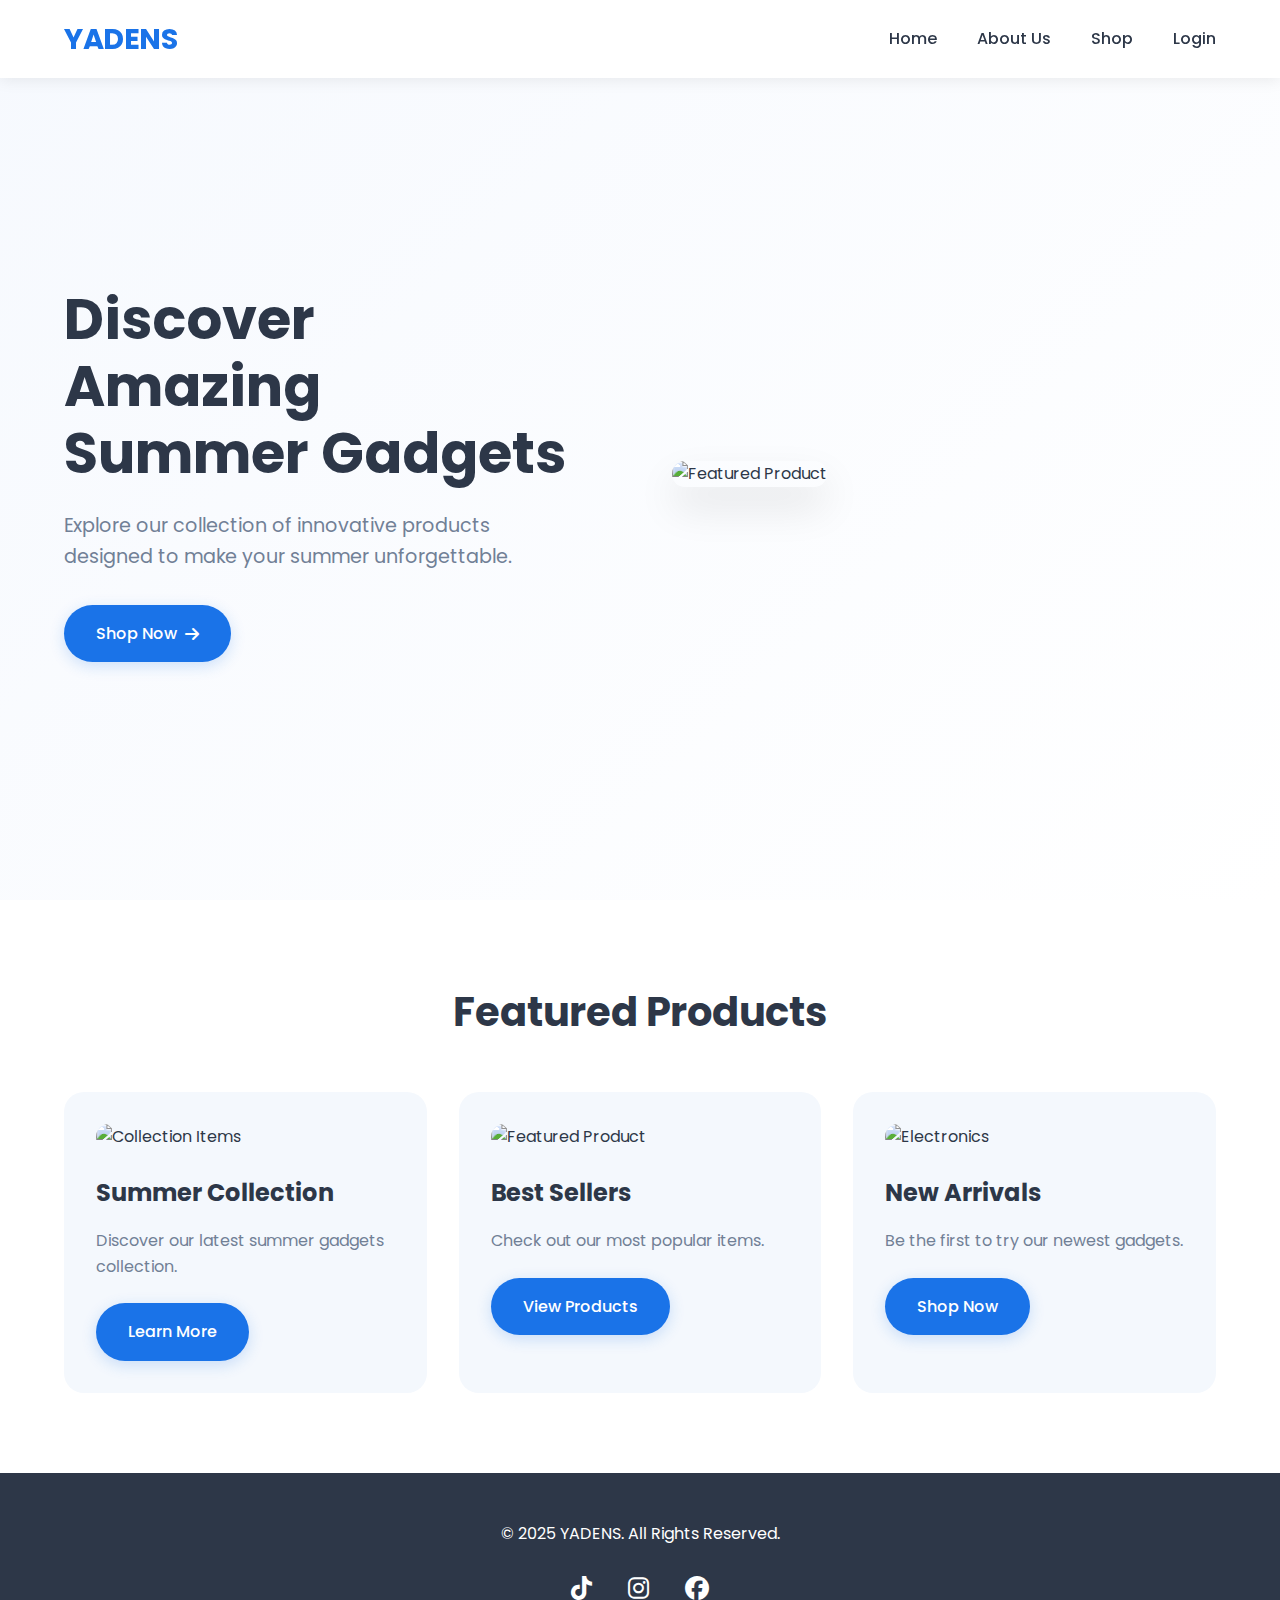
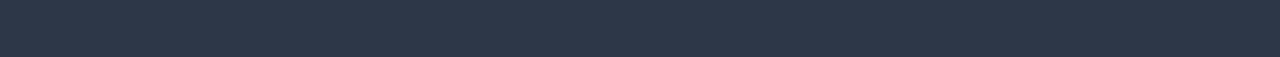
==== commit 7a7c323a: "Add files via upload" ====
--- a/index.html
+++ b/index.html
@@ -1,703 +1,408 @@
-<!DOCTYPE html>
-<html lang="en">
-<head>
-  <meta charset="UTF-8" />
-  <meta name="viewport" content="width=device-width, initial-scale=1.0"/>
-  <title>YADENS</title>
-  <!-- Favicon (Optional) -->
-  <link rel="icon" href="favicon.ico" type="image/x-icon" />
-  <!-- Font Awesome for icons -->
-  <link
-    rel="stylesheet"
-    href="https://cdnjs.cloudflare.com/ajax/libs/font-awesome/6.7.2/css/all.min.css"
-    integrity="sha512-hash-goes-here"
-    crossorigin="anonymous"
-    referrerpolicy="no-referrer"
-  />
-  <!-- Google Fonts -->
-  <link
-    rel="stylesheet"
-    href="https://fonts.googleapis.com/css2?family=Poppins:wght@400;700&display=swap"
-  />
-  <!-- Google Sign-In Script -->
-  <script src="https://accounts.google.com/gsi/client" async defer></script>
-  <style>
-    /* ===== CSS Variables ===== */
-    :root {
-      --mainColor: #1a73e8;
-      --darkBlue: #1557b0;
-      --white: #ffffff;
-      --lightBlue: #e0f7fa;
-      --textDark: #2d3748;
-      --transition-speed: 0.3s;
-    }
-
-    /* ===== Global Styles ===== */
-    * {
-      box-sizing: border-box;
-    }
-    body {
-      background-color: var(--lightBlue);
-      margin: 0;
-      font-family: "Poppins", sans-serif;
-      display: flex;
-      flex-direction: column;
-      min-height: 100vh;
-    }
-
-    /* ===== Navigation Bar ===== */
-    .main-nav {
-      position: fixed;
-      top: 0;
-      left: 0;
-      right: 0;
-      background: rgba(224, 247, 250, 0.8);
-      backdrop-filter: blur(10px);
-      box-shadow: 0 2px 10px rgba(0, 0, 0, 0.1);
-      z-index: 1000;
-      padding: 15px 20px;
-      display: flex;
-      justify-content: space-between;
-      align-items: center;
-    }
-    .logo span {
-      color: var(--mainColor);
-      font-size: 28px;
-      font-weight: 700;
-      text-transform: uppercase;
-      letter-spacing: 1px;
-    }
-    .nav-links {
-      display: flex;
-      gap: 20px;
-    }
-    .nav-links a {
-      color: var(--mainColor);
-      text-decoration: none;
-      font-weight: 600;
-      letter-spacing: 0.5px;
-      transition: color var(--transition-speed) ease;
-    }
-    .nav-links a:hover {
-      color: var(--darkBlue);
-    }
-
-    /* ===== Hero Section ===== */
-    .hero {
-      position: relative;
-      display: flex;
-      flex-direction: column;
-      align-items: center;
-      text-align: center;
-      padding: 120px 20px 80px;
-      background: url("https://source.unsplash.com/1600x900/?technology") center/cover;
-      color: var(--textDark);
-      min-height: 100vh;
-      margin-top: 70px; /* space for fixed nav */
-    }
-    .hero::after {
-      content: "";
-      position: absolute;
-      top: 0;
-      left: 0;
-      width: 100%;
-      height: 100%;
-      background: rgba(255,255,255,0.3); /* subtle overlay for better text contrast */
-      z-index: 1;
-    }
-    .hero > * {
-      position: relative;
-      z-index: 2;
-    }
-    .hero h1 {
-      font-size: 42px;
-      margin-bottom: 10px;
-      text-shadow: 1px 1px 3px rgba(0,0,0,0.2);
-      animation: fadeIn 1s ease-in-out forwards;
-    }
-    .hero p {
-      font-size: 18px;
-      margin-bottom: 20px;
-      text-shadow: 1px 1px 3px rgba(0,0,0,0.2);
-      animation: fadeIn 1.2s ease-in-out forwards;
-    }
-    @keyframes fadeIn {
-      from {
-        opacity: 0;
-        transform: translateY(20px);
-      }
-      to {
-        opacity: 1;
-        transform: translateY(0);
-      }
-    }
-
-    /* ===== Scroll Down Arrow ===== */
-    .scroll-down {
-      position: absolute;
-      bottom: 20px;
-      font-size: 28px;
-      color: var(--mainColor);
-      z-index: 2;
-      animation: bounce 2s infinite;
-      cursor: pointer;
-    }
-    @keyframes bounce {
-      0%, 100% { transform: translateY(0); }
-      50% { transform: translateY(-10px); }
-    }
-
-    .btn {
-      background: linear-gradient(135deg, var(--mainColor), var(--darkBlue));
-      color: var(--white);
-      padding: 14px 24px;
-      border-radius: 8px;
-      font-weight: 600;
-      text-decoration: none;
-      transition: transform 0.2s ease, box-shadow 0.3s ease;
-    }
-    .btn:hover {
-      transform: scale(1.05);
-      box-shadow: 0px 5px 15px rgba(0, 0, 0, 0.2);
-    }
-
-    /* ===== Featured Section ===== */
-    .features {
-      padding: 40px 20px;
-      text-align: center;
-      background-color: #fdfdfd;
-    }
-    .features h2 {
-      font-size: 28px;
-      color: var(--textDark);
-      margin-bottom: 30px;
-    }
-    .feature-grid {
-      display: grid;
-      grid-template-columns: repeat(auto-fit, minmax(200px, 1fr));
-      gap: 20px;
-      max-width: 1200px;
-      margin: 0 auto;
-    }
-    .feature-grid img {
-      width: 100%;
-      border-radius: 8px;
-      box-shadow: 0 4px 10px rgba(0, 0, 0, 0.1);
-      transition: transform 0.3s ease;
-    }
-    .feature-grid img:hover {
-      transform: scale(1.05);
-    }
-
-    /* ===== Footer ===== */
-    footer {
-      text-align: center;
-      padding: 20px;
-      background: var(--mainColor);
-      color: var(--white);
-      margin-top: auto;
-    }
-    .social-icons a {
-      color: var(--white);
-      font-size: 20px;
-      margin: 0 10px;
-      transition: transform 0.3s;
-    }
-    .social-icons a:hover {
-      transform: scale(1.2);
-    }
-
-    /* ===== Login Overlay ===== */
-    .login-overlay {
-      position: fixed;
-      top: 0;
-      left: 0;
-      width: 100%;
-      height: 100%;
-      background: rgba(0,0,0,0.5);
-      display: none; /* hidden by default */
-      justify-content: center;
-      align-items: center;
-      z-index: 9999;
-      opacity: 0;
-      transition: opacity 0.3s ease;
-    }
-    .login-overlay.active {
-      display: flex;
-      opacity: 1;
-    }
-    .close-btn {
-      position: absolute;
-      top: 20px;
-      right: 20px;
-      background: none;
-      border: none;
-      font-size: 24px;
-      color: #333;
-      cursor: pointer;
-      transition: transform 0.3s;
-    }
-    .close-btn:hover {
-      transform: rotate(90deg);
-    }
-    .form-container {
-      background: var(--white);
-      padding: 40px;
-      border-radius: 16px;
-      box-shadow: 0 12px 40px rgba(0,0,0,0.15);
-      width: 90%;
-      max-width: 440px;
-      position: relative;
-    }
-    .card-3d-wrap {
-      position: relative;
-      width: 100%;
-      height: 100%;
-    }
-    .center-wrap {
-      display: flex;
-      flex-direction: column;
-      align-items: center;
-    }
-    .heading {
-      color: var(--textDark);
-      margin-bottom: 35px;
-      font-size: 26px;
-      font-weight: 700;
-    }
-    .form-group {
-      margin-bottom: 25px;
-      max-width: 320px;
-      position: relative;
-    }
-    .form-style {
-      width: 100%;
-      padding: 14px 16px;
-      border: 2px solid #e2e8f0;
-      border-radius: 8px;
-      font-size: 15px;
-      transition: all 0.3s ease;
-      background: #f8fafc;
-    }
-    .form-style:focus {
-      border-color: var(--mainColor);
-      background: var(--white);
-      box-shadow: 0 2px 8px rgba(26,115,232,0.1);
-      outline: none;
-    }
-    .btn-login {
-      background-color: var(--mainColor);
-      color: var(--white);
-      width: 100%;
-      padding: 14px;
-      border: none;
-      border-radius: 8px;
-      cursor: pointer;
-      transition: all 0.3s ease;
-      font-weight: 600;
-      font-size: 15px;
-      text-transform: uppercase;
-      letter-spacing: 0.5px;
-      max-width: 320px;
-      margin: 0 auto;
-      display: block;
-    }
-    .btn-login:hover {
-      background-color: var(--darkBlue);
-      transform: translateY(-1px);
-    }
-    .google-login {
-      background: var(--white);
-      color: var(--textDark);
-      border: 2px solid #e2e8f0;
-      width: 100%;
-      padding: 14px;
-      border-radius: 8px;
-      display: flex;
-      align-items: center;
-      justify-content: center;
-      gap: 12px;
-      transition: all 0.3s ease;
-      font-weight: 600;
-      font-size: 15px;
-      max-width: 320px;
-      margin: 20px auto;
-      cursor: pointer;
-    }
-    .google-login:hover {
-      border-color: var(--mainColor);
-      background: #f8fafc;
-      transform: translateY(-1px);
-    }
-    .google-icon {
-      width: 20px;
-      height: 20px;
-      transition: transform 0.3s ease;
-    }
-    .switch-text {
-      margin-top: 25px;
-      color: #718096;
-      font-size: 14px;
-    }
-    .switch-text a {
-      color: var(--mainColor);
-      font-weight: 600;
-      transition: color 0.3s ease;
-    }
-    .switch-text a:hover {
-      color: var(--darkBlue);
-    }
-  </style>
-</head>
-<body>
-  <!-- Navigation Bar -->
-  <nav class="main-nav">
-    <div class="logo">
-      <span>YADENS</span>
-    </div>
-    <div class="nav-links">
-      <a href="#home">Home</a>
-      <a href="about.html">About Us</a>
-      <a href="shop.html">Shop</a>
-      <a href="#" id="showLogin">Login</a>
-    </div>
-  </nav>
-
-  <!-- Hero Section -->
-  <section class="hero" id="home">
-    <h1>🚀 Welcome to YADENS 🚀</h1>
-    <p>
-      Discover quality products at the best prices.
-      <span class="wave-emoji" aria-label="wave">👋</span>
-    </p>
-    <a href="shop.html" class="btn">Shop Now</a>
-    <div class="scroll-down" id="scrollDown" aria-label="Scroll Down">
-      <i class="fas fa-chevron-down"></i>
-    </div>
-  </section>
-
-  <!-- Featured Section -->
-  <section class="features">
-    <h2>Check Out Our Highlights 🌟</h2>
-    <div class="feature-grid">
-      <img src="https://source.unsplash.com/300x300/?tech,gadget" alt="Gadget highlight" loading="lazy" />
-      <img src="https://source.unsplash.com/300x300/?innovation" alt="Innovation highlight" loading="lazy" />
-      <img src="https://source.unsplash.com/300x300/?electronics" alt="Electronics highlight" loading="lazy" />
-    </div>
-  </section>
-
-  <!-- Login Overlay -->
-  <div class="login-overlay" id="loginOverlay" aria-hidden="true">
-    <button class="close-btn" id="closeLogin" aria-label="Close Login Overlay">&times;</button>
-    <div class="form-container">
-      <div class="card-3d-wrap">
-        <div class="center-wrap">
-          <h2 class="heading">Welcome to YADENS</h2>
-
-          <!-- Login Form -->
-          <form id="loginForm">
-            <div class="form-group">
-              <input type="email" class="form-style" placeholder="Email Address" required />
-            </div>
-            <div class="form-group">
-              <input type="password" class="form-style" placeholder="Password" required />
-            </div>
-            <button type="submit" class="btn-login">Sign In</button>
-            <div class="google-login" id="googleLogin">
-              <svg class="google-icon" viewBox="0 0 48 48">
-                <path fill="#EA4335" d="M24 9.5c3.54 0 6.71 1.22 9.21 3.6l6.85-6.85C35.9 2.38 30.47 0 24 0 14.62 0 6.51 5.38 2.56 13.22l7.98 6.19C12.43 13.72 17.74 9.5 24 9.5z"/>
-                <path fill="#4285F4" d="M46.98 24.55c0-1.57-.15-3.09-.38-4.55H24v9.02h12.94c-.58 2.96-2.26 5.48-4.78 7.18l7.73 6c4.51-4.18 7.09-10.36 7.09-17.65z"/>
-                <path fill="#FBBC05" d="M10.53 28.59c-.48-1.45-.76-2.99-.76-4.59s.27-3.14.76-4.59l-7.98-6.19C.92 16.46 0 20.12 0 24c0 3.88.92 7.54 2.56 10.78l7.97-6.19z"/>
-                <path fill="#34A853" d="M24 48c6.48 0 11.93-2.13 15.89-5.81l-7.73-6c-2.15 1.45-4.92 2.3-8.16 2.3-6.26 0-11.57-4.22-13.47-9.91l-7.98 6.19C6.51 42.62 14.62 48 24 48z"/>
-              </svg>
-              Continue with Google
-            </div>
-            <p class="switch-text">
-              Don't have an account?
-              <a href="#" id="switchToSignup">Sign Up</a>
-            </p>
-          </form>
-
-          <!-- Signup Form -->
-          <form id="signupForm" style="display: none;">
-            <div class="form-group">
-              <input type="text" class="form-style" placeholder="Full Name" required />
-            </div>
-            <div class="form-group">
-              <input type="email" class="form-style" placeholder="Email Address" required />
-            </div>
-            <div class="form-group">
-              <input type="password" class="form-style" placeholder="Password" required />
-            </div>
-            <button type="submit" class="btn-login">Create Account</button>
-            <a href="https://www.google.com" target="_blank" rel="noopener noreferrer">Visit Google</a>
-            <div class="google-login" id="googleSignup">
-              <svg class="google-icon" viewBox="0 0 48 48">
-                <path fill="#EA4335" d="M24 9.5c3.54 0 6.71 1.22 9.21 3.6l6.85-6.85C35.9 2.38 30.47 0 24 0 14.62 0 6.51 5.38 2.56 13.22l7.98 6.19C12.43 13.72 17.74 9.5 24 9.5z"/>
-                <path fill="#4285F4" d="M46.98 24.55c0-1.57-.15-3.09-.38-4.55H24v9.02h12.94c-.58 2.96-2.26 5.48-4.78 7.18l7.73 6c4.51-4.18 7.09-10.36 7.09-17.65z"/>
-                <path fill="#FBBC05" d="M10.53 28.59c-.48-1.45-.76-2.99-.76-4.59s.27-3.14.76-4.59l-7.98-6.19C.92 16.46 0 20.12 0 24c0 3.88.92 7.54 2.56 10.78l7.97-6.19z"/>
-                <path fill="#34A853" d="M24 48c6.48 0 11.93-2.13 15.89-5.81l-7.73-6c-2.15 1.45-4.92 2.3-8.16 2.3-6.26 0-11.57-4.22-13.47-9.91l-7.98 6.19C6.51 42.62 14.62 48 24 48z"/>
-              </svg>
-              Continue with Google
-            </div>
-            <p class="switch-text">
-              Already have an account?
-              <a href="#" id="switchToLogin">Sign In</a>
-            </p>
-          </form>
-        </div>
-      </div>
-    </div>
-  </div>
-  <!-- END Login Overlay -->
-
-  <!-- Footer -->
-  <footer>
-    <p>&copy; 2025 YADENS. All Rights Reserved.</p>
-    <div class="social-icons">
-      <a href="#" aria-label="TikTok"><i class="fab fa-tiktok"></i></a>
-    </div>
-  </footer>
-
-  <script>
-    // Smooth scroll down when arrow is clicked
-    document.getElementById('scrollDown').addEventListener('click', () => {
-      window.scrollTo({ top: document.querySelector('.features').offsetTop, behavior: 'smooth' });
-    });
-
-    // Show login overlay on clicking "Login"
-    document.getElementById('showLogin').addEventListener('click', (e) => {
-      e.preventDefault();
-      const overlay = document.getElementById('loginOverlay');
-      overlay.classList.add('active');
-      overlay.setAttribute('aria-hidden', 'false');
-    });
-
-    // Close overlay on clicking "×" or outside the form container
-    const loginOverlay = document.getElementById('loginOverlay');
-    loginOverlay.addEventListener('click', (e) => {
-      if (e.target === loginOverlay) {
-        loginOverlay.classList.remove('active');
-        loginOverlay.setAttribute('aria-hidden', 'true');
-      }
-    });
-    document.getElementById('closeLogin').addEventListener('click', () => {
-      loginOverlay.classList.remove('active');
-      loginOverlay.setAttribute('aria-hidden', 'true');
-    });
-
-    // Toggle between login and signup forms
-    document.getElementById('switchToSignup').addEventListener('click', (e) => {
-      e.preventDefault();
-      document.getElementById('loginForm').style.display = 'none';
-      document.getElementById('signupForm').style.display = 'block';
-    });
-    document.getElementById('switchToLogin').addEventListener('click', (e) => {
-      e.preventDefault();
-      document.getElementById('signupForm').style.display = 'none';
-      document.getElementById('loginForm').style.display = 'block';
-    });
-
-    // Placeholder for Google login functionality
-    document.getElementById('googleLogin').addEventListener('click', () => {
-      alert('Google login functionality to be implemented.');
-    });
-    document.getElementById('googleSignup').addEventListener('click', () => {
-      alert('Google signup functionality to be implemented.');
-    });
-  </script>
-  <!DOCTYPE html>
-  <html lang="en">
-  <head>
-    <!-- ... (keep existing head content) ... -->
-    <style>
-      /* ===== Updated Button Styles ===== */
-      .btn {
-        background: var(--white);
-        color: var(--mainColor);
-        padding: 12px 30px;
-        border-radius: 25px;
-        font-weight: 600;
-        text-decoration: none;
-        border: 2px solid var(--mainColor);
-        transition: all 0.3s ease;
-        box-shadow: 0 2px 8px rgba(26, 115, 232, 0.1);
-      }
-      .btn:hover {
-        background: var(--mainColor);
-        color: var(--white);
-        transform: translateY(-2px);
-        box-shadow: 0 4px 12px rgba(26, 115, 232, 0.3);
-      }
-  
-      /* ===== Updated Hero Section ===== */
-      .hero {
-        background: linear-gradient(rgba(255,255,255,0.9), rgba(255,255,255,0.9)),
-                    url('https://img.kwcdn.com/product/open/2024-04-25/1714062664580-2a7373805a384c5eb8860c733d712da0-goods.jpeg?imageView2/2/w/800/q/70/format/webp');
-        background-size: cover;
-        background-position: center;
-      }
-  
-      /* ===== Updated Feature Grid ===== */
-      .feature-grid {
-        grid-template-columns: repeat(auto-fit, minmax(300px, 1fr));
-        gap: 30px;
-      }
-      .feature-grid img {
-        height: 250px;
-        object-fit: cover;
-      }
-    </style>
-  </head>
-  <body>
-    <!-- ... (keep existing navigation) ... -->
-  
-    <!-- Updated Hero Section -->
-    <section class="hero" id="home">
-      <h1>🚀 Welcome to YADENS 🚀</h1>
-      <p>
-        Discover quality products at the best prices.
-        <span class="wave-emoji" aria-label="wave">👋</span>
-      </p>
-      <a href="shop.html" class="btn">Shop Now</a>
-      <div class="scroll-down" id="scrollDown" aria-label="Scroll Down">
-        <i class="fas fa-chevron-down"></i>
-      </div>
-    </section>
-  
-    <!-- Updated Featured Section -->
-    <section class="features">
-      <h2>Check Out Our Highlights 🌟</h2>
-      <div class="feature-grid">
-        <img src="https://pixabay.com/photos/migration-integration-migrants-3129340/" 
-             alt="Community connection" loading="lazy" />
-        <img src="https://img.kwcdn.com/product/open/2024-04-25/1714062664580-2a7373805a384c5eb8860c733d712da0-goods.jpeg?imageView2/2/w/800/q/70/format/webp" 
-             alt="Premium smartwatch" loading="lazy" />
-        <img src="https://source.unsplash.com/300x300/?innovation" 
-             alt="Innovation highlight" loading="lazy" />
-      </div>
-    </section>
-  
-    <!DOCTYPE html>
-    <html lang="en">
-    <head>
-      <!-- ... (keep previous head content) ... -->
-      <style>
-        /* ===== Updated Hero Section ===== */
-        .hero {
-          background: linear-gradient(rgba(255,255,255,0.9), rgba(255,255,255,0.9)),
-                      url('images/IMG_6765.JPG');
-          background-size: cover;
-          background-position: center;
-        }
-    
-        /* ===== Featured Image Styles ===== */
-        .feature-grid img.custom-image {
-          object-position: center; /* Focus on center of image */
-          border-radius: 12px;
-        }
-      </style>
-    </head>
-    <body>
-      <!-- ... (keep navigation) ... -->
-    
-      <!-- Hero Section -->
-      <section class="hero" id="home">
-        <h1>🚀 Welcome to YADENS 🚀</h1>
-        <p>
-          Discover quality products at the best prices.
-          <span class="wave-emoji" aria-label="wave">👋</span>
-        </p>
-        <a href="shop.html" class="btn">Shop Now</a>
-        <div class="scroll-down" id="scrollDown" aria-label="Scroll Down">
-          <i class="fas fa-chevron-down"></i>
-        </div>
-      </section>
-    
-      <!-- Featured Section -->
-      <section class="features">
-        <h2>Check Out Our Highlights 🌟</h2>
-        <div class="feature-grid">
-          <img src="images/IMG_6765.JPG" class="custom-image" alt="Yadens Product" loading="lazy">
-          <img src="https://img.kwcdn.com/product/open/2024-04-25/1714062664580-2a7373805a384c5eb8860c733d712da0-goods.jpeg" 
-               alt="Smartwatch" loading="lazy">
-          <img src="https://source.unsplash.com/300x300/?electronics" 
-               alt="Electronics" loading="lazy">
-        </div>
-      </section>
-    
-      <!DOCTYPE html>
-      <html lang="en">
-      <head>
-        <!-- Keep all meta tags and links -->
-        <style>
-          /* ===== Updated Button Styles ===== */
-          .btn {
-            background: var(--white);
-            color: var(--mainColor);
-            padding: 12px 30px;
-            border-radius: 25px;
-            font-weight: 600;
-            text-decoration: none;
-            border: 2px solid var(--mainColor);
-            transition: all 0.3s ease;
-            box-shadow: 0 2px 8px rgba(26, 115, 232, 0.1);
-          }
-          .btn:hover {
-            background: var(--mainColor);
-            color: var(--white);
-            transform: translateY(-2px);
-            box-shadow: 0 4px 12px rgba(26, 115, 232, 0.3);
-          }
-      
-          /* ===== Updated Hero Section ===== */
-          .hero {
-            background: linear-gradient(rgba(255,255,255,0.9), rgba(255,255,255,0.9)),
-                        url('images/IMG_6765.JPG');
-            background-size: cover;
-            background-position: center;
-          }
-      
-          /* ===== Updated Feature Grid ===== */
-          .feature-grid {
-            grid-template-columns: repeat(auto-fit, minmax(300px, 1fr));
-            gap: 30px;
-          }
-          .feature-grid img {
-            height: 250px;
-            object-fit: cover;
-            border-radius: 12px;
-          }
-        </style>
-      </head>
-      <body>
-        <!-- Navigation Bar (keep original) -->
-      
-        <!-- Hero Section -->
-        <section class="hero" id="home">
-          <h1>🚀 Welcome to YADENS 🚀</h1>
-          <p>
-            Discover quality products at the best prices.
-            <span class="wave-emoji" aria-label="wave">👋</span>
-          </p>
-          <a href="shop.html" class="btn">Shop Now</a>
-          <div class="scroll-down" id="scrollDown" aria-label="Scroll Down">
-            <i class="fas fa-chevron-down"></i>
-          </div>
-        </section>
-      
-        <!-- Featured Section -->
-        <section class="features">
-          <h2>Check Out Our Highlights 🌟</h2>
-          <div class="feature-grid">
-            <img src="images/IMG_2858.PNG" alt="Collection Items" loading="lazy">
-            <img src="images/IMG_6765.JPG" alt="Featured Product" loading="lazy">
-            <img src="https://source.unsplash.com/300x300/?electronics" 
-                 alt="Electronics" loading="lazy">
-          </div>
-        </section>
-      
-        <!-- Keep rest of the original code -->
-      </body>
-      </html>
-
+<!DOCTYPE html>
+<html lang="en">
+<head>
+  <meta charset="UTF-8" />
+  <meta name="viewport" content="width=device-width, initial-scale=1.0"/>
+  <title>YADENS - Home</title>
+  <!-- Favicon (Optional) -->
+  <link rel="icon" href="favicon.ico" type="image/x-icon" />
+  <!-- Font Awesome for icons -->
+  <link rel="stylesheet" href="https://cdnjs.cloudflare.com/ajax/libs/font-awesome/6.7.2/css/all.min.css" />
+  <!-- Google Fonts -->
+  <link rel="stylesheet" href="https://fonts.googleapis.com/css2?family=Poppins:wght@400;500;600;700&display=swap" />
+  <!-- Google Sign-In Script -->
+  <script src="https://accounts.google.com/gsi/client" async defer></script>
+  <!-- Login CSS -->
+  <link rel="stylesheet" href="login.css">
+  <style>
+    :root {
+      --mainColor: #1a73e8;
+      --darkBlue: #1557b0;
+      --white: #ffffff;
+      --lightBlue: #f4f8fd;
+      --textDark: #2d3748;
+      --gray: #718096;
+      --transition: all 0.3s ease;
+    }
+
+    * {
+      margin: 0;
+      padding: 0;
+      box-sizing: border-box;
+    }
+
+    body {
+      background-color: var(--lightBlue);
+      font-family: "Poppins", sans-serif;
+      color: var(--textDark);
+      line-height: 1.6;
+    }
+
+    /* Navigation */
+    .main-nav {
+      background: rgba(255, 255, 255, 0.95);
+      backdrop-filter: blur(10px);
+      padding: 1rem 5%;
+      position: fixed;
+      width: 100%;
+      top: 0;
+      z-index: 1000;
+      box-shadow: 0 2px 15px rgba(0, 0, 0, 0.08);
+    }
+
+    .nav-container {
+      max-width: 1200px;
+      margin: 0 auto;
+      display: flex;
+      justify-content: space-between;
+      align-items: center;
+    }
+
+    .logo span {
+      color: var(--mainColor);
+      font-size: 1.8rem;
+      font-weight: 700;
+      letter-spacing: -0.5px;
+    }
+
+    .nav-links {
+      display: flex;
+      gap: 2.5rem;
+    }
+
+    .nav-links a {
+      color: var(--textDark);
+      text-decoration: none;
+      font-weight: 500;
+      font-size: 1rem;
+      transition: var(--transition);
+      position: relative;
+    }
+
+    .nav-links a::after {
+      content: '';
+      position: absolute;
+      width: 0;
+      height: 2px;
+      bottom: -4px;
+      left: 0;
+      background-color: var(--mainColor);
+      transition: var(--transition);
+    }
+
+    .nav-links a:hover::after {
+      width: 100%;
+    }
+
+    /* Hero Section */
+    .hero {
+      padding: 8rem 5% 5rem;
+      background: linear-gradient(135deg, #f6f9fe 0%, #ffffff 100%);
+      min-height: 100vh;
+      display: flex;
+      align-items: center;
+      position: relative;
+      overflow: hidden;
+    }
+
+    .hero-content {
+      max-width: 1200px;
+      margin: 0 auto;
+      display: grid;
+      grid-template-columns: 1fr 1fr;
+      gap: 4rem;
+      align-items: center;
+    }
+
+    .hero-text {
+      padding-right: 2rem;
+    }
+
+    .hero-text h1 {
+      font-size: 3.5rem;
+      line-height: 1.2;
+      margin-bottom: 1.5rem;
+      color: var(--textDark);
+      font-weight: 700;
+    }
+
+    .hero-text p {
+      font-size: 1.2rem;
+      color: var(--gray);
+      margin-bottom: 2rem;
+    }
+
+    .hero-image {
+      position: relative;
+    }
+
+    .hero-image img {
+      width: 100%;
+      height: auto;
+      border-radius: 20px;
+      box-shadow: 0 20px 40px rgba(0, 0, 0, 0.1);
+      transition: var(--transition);
+    }
+
+    .hero-image img:hover {
+      transform: translateY(-10px);
+    }
+
+    /* Buttons */
+    .btn {
+      display: inline-flex;
+      align-items: center;
+      gap: 0.5rem;
+      background: var(--mainColor);
+      color: var(--white);
+      padding: 1rem 2rem;
+      border-radius: 50px;
+      font-weight: 500;
+      text-decoration: none;
+      transition: var(--transition);
+      box-shadow: 0 4px 15px rgba(26, 115, 232, 0.2);
+    }
+
+    .btn:hover {
+      background: var(--darkBlue);
+      transform: translateY(-2px);
+      box-shadow: 0 6px 20px rgba(26, 115, 232, 0.3);
+    }
+
+    /* Features Section */
+    .features {
+      padding: 5rem 5%;
+      background: var(--white);
+    }
+
+    .features-container {
+      max-width: 1200px;
+      margin: 0 auto;
+    }
+
+    .section-title {
+      text-align: center;
+      margin-bottom: 3rem;
+    }
+
+    .section-title h2 {
+      font-size: 2.5rem;
+      color: var(--textDark);
+      margin-bottom: 1rem;
+    }
+
+    .feature-grid {
+      display: grid;
+      grid-template-columns: repeat(auto-fit, minmax(300px, 1fr));
+      gap: 2rem;
+    }
+
+    .feature-card {
+      background: var(--lightBlue);
+      padding: 2rem;
+      border-radius: 20px;
+      transition: var(--transition);
+    }
+
+    .feature-card:hover {
+      transform: translateY(-10px);
+      box-shadow: 0 20px 40px rgba(0, 0, 0, 0.1);
+    }
+
+    .feature-card img {
+      width: 100%;
+      height: 250px;
+      object-fit: cover;
+      border-radius: 15px;
+      margin-bottom: 1.5rem;
+    }
+
+    .feature-card h3 {
+      font-size: 1.5rem;
+      margin-bottom: 1rem;
+    }
+
+    .feature-card p {
+      color: var(--gray);
+      margin-bottom: 1.5rem;
+    }
+
+    /* Footer */
+    footer {
+      background: var(--textDark);
+      color: var(--white);
+      padding: 3rem 5%;
+    }
+
+    .footer-content {
+      max-width: 1200px;
+      margin: 0 auto;
+      text-align: center;
+    }
+
+    .social-icons {
+      margin-top: 1.5rem;
+    }
+
+    .social-icons a {
+      color: var(--white);
+      font-size: 1.5rem;
+      margin: 0 1rem;
+      transition: var(--transition);
+    }
+
+    .social-icons a:hover {
+      color: var(--mainColor);
+      transform: translateY(-3px);
+    }
+
+    /* Responsive Design */
+    @media (max-width: 768px) {
+      .hero-content {
+        grid-template-columns: 1fr;
+        text-align: center;
+        gap: 2rem;
+      }
+
+      .hero-text {
+        padding-right: 0;
+      }
+
+      .hero-text h1 {
+        font-size: 2.5rem;
+      }
+
+      .nav-links {
+        gap: 1.5rem;
+      }
+    }
+  </style>
+</head>
+<body>
+  <header class="main-nav">
+    <div class="nav-container">
+      <div class="logo">
+        <span>YADENS</span>
+      </div>
+      <nav class="nav-links">
+        <a href="index.html">Home</a>
+        <a href="about.html">About Us</a>
+        <a href="shop.html">Shop</a>
+        <a href="login.html">Login</a>
+      </nav>
+    </div>
+  </header>
+
+  <main>
+    <section class="hero">
+      <div class="hero-content">
+        <div class="hero-text">
+          <h1>Discover Amazing Summer Gadgets</h1>
+          <p>Explore our collection of innovative products designed to make your summer unforgettable.</p>
+          <a href="shop.html" class="btn">
+            Shop Now
+            <i class="fas fa-arrow-right"></i>
+          </a>
+        </div>
+        <div class="hero-image">
+          <img src="images/IMG_6765.JPG" alt="Featured Product">
+        </div>
+      </div>
+    </section>
+
+    <section class="features">
+      <div class="features-container">
+        <div class="section-title">
+          <h2>Featured Products</h2>
+        </div>
+        <div class="feature-grid">
+          <div class="feature-card">
+            <img src="images/IMG_2858.PNG" alt="Collection Items">
+            <h3>Summer Collection</h3>
+            <p>Discover our latest summer gadgets collection.</p>
+            <a href="shop.html" class="btn">Learn More</a>
+          </div>
+          <div class="feature-card">
+            <img src="images/IMG_6765.JPG" alt="Featured Product">
+            <h3>Best Sellers</h3>
+            <p>Check out our most popular items.</p>
+            <a href="shop.html" class="btn">View Products</a>
+          </div>
+          <div class="feature-card">
+            <img src="https://source.unsplash.com/300x300/?electronics" alt="Electronics">
+            <h3>New Arrivals</h3>
+            <p>Be the first to try our newest gadgets.</p>
+            <a href="shop.html" class="btn">Shop Now</a>
+          </div>
+        </div>
+      </div>
+    </section>
+  </main>
+
+  <footer>
+    <div class="footer-content">
+      <p>&copy; 2025 YADENS. All Rights Reserved.</p>
+      <div class="social-icons">
+        <a href="#"><i class="fab fa-tiktok"></i></a>
+        <a href="#"><i class="fab fa-instagram"></i></a>
+        <a href="#"><i class="fab fa-facebook"></i></a>
+      </div>
+    </div>
+  </footer>
+
+  <!-- Login Overlay -->
+  <div class="login-overlay" id="loginOverlay">
+    <div class="form-container">
+      <button class="close-btn" id="closeLogin">&times;</button>
+      
+      <!-- Login Form -->
+      <form id="loginForm" class="active">
+        <h2>Login</h2>
+        <div class="form-style">
+          <label for="loginEmail">Email</label>
+          <input type="email" id="loginEmail" required>
+        </div>
+        <div class="form-style">
+          <label for="loginPassword">Password</label>
+          <input type="password" id="loginPassword" required>
+        </div>
+        <button type="submit" class="btn-login">Login</button>
+        <button type="button" class="google-login">
+          <img src="https://upload.wikimedia.org/wikipedia/commons/5/53/Google_%22G%22_Logo.svg" alt="Google" width="20">
+          Login with Google
+        </button>
+        <p class="switch-text">
+          Don't have an account? <a id="showSignup">Sign up</a>
+        </p>
+      </form>
+
+      <!-- Signup Form -->
+      <form id="signupForm">
+        <h2>Sign Up</h2>
+        <div class="form-style">
+          <label for="signupName">Full Name</label>
+          <input type="text" id="signupName" required>
+        </div>
+        <div class="form-style">
+          <label for="signupEmail">Email</label>
+          <input type="email" id="signupEmail" required>
+        </div>
+        <div class="form-style">
+          <label for="signupPassword">Password</label>
+          <input type="password" id="signupPassword" required>
+        </div>
+        <button type="submit" class="btn-login">Sign Up</button>
+        <button type="button" class="google-login">
+          <img src="https://upload.wikimedia.org/wikipedia/commons/5/53/Google_%22G%22_Logo.svg" alt="Google" width="20">
+          Sign up with Google
+        </button>
+        <p class="switch-text">
+          Already have an account? <a id="showLogin">Login</a>
+        </p>
+      </form>
+    </div>
+  </div>
+
+  <script src="login.js"></script>
+</body>
+</html>--- a/login.css
+++ b/login.css
@@ -0,0 +1,130 @@
+/* Login Overlay */
+.login-overlay {
+    position: fixed;
+    top: 0;
+    left: 0;
+    width: 100%;
+    height: 100%;
+    background: rgba(0, 0, 0, 0.5);
+    display: none;
+    justify-content: center;
+    align-items: center;
+    z-index: 1000;
+}
+
+.login-overlay.show {
+    display: flex;
+}
+
+.form-container {
+    background: white;
+    padding: 2rem;
+    border-radius: 10px;
+    width: 100%;
+    max-width: 400px;
+    position: relative;
+}
+
+.close-btn {
+    position: absolute;
+    top: 1rem;
+    right: 1rem;
+    background: none;
+    border: none;
+    font-size: 1.5rem;
+    cursor: pointer;
+    color: #666;
+}
+
+.close-btn:hover {
+    color: #333;
+}
+
+.form-container h2 {
+    margin-bottom: 1.5rem;
+    color: var(--textDark);
+    text-align: center;
+}
+
+.form-style {
+    margin-bottom: 1rem;
+}
+
+.form-style label {
+    display: block;
+    margin-bottom: 0.5rem;
+    color: var(--textDark);
+}
+
+.form-style input {
+    width: 100%;
+    padding: 0.75rem;
+    border: 1px solid #ddd;
+    border-radius: 5px;
+    font-size: 1rem;
+}
+
+.form-style input:focus {
+    outline: none;
+    border-color: var(--mainColor);
+}
+
+.btn-login {
+    width: 100%;
+    padding: 0.75rem;
+    background: var(--mainColor);
+    color: white;
+    border: none;
+    border-radius: 5px;
+    font-size: 1rem;
+    cursor: pointer;
+    margin-top: 1rem;
+}
+
+.btn-login:hover {
+    background: var(--darkBlue);
+}
+
+.google-login {
+    width: 100%;
+    padding: 0.75rem;
+    background: white;
+    color: #333;
+    border: 1px solid #ddd;
+    border-radius: 5px;
+    font-size: 1rem;
+    cursor: pointer;
+    margin-top: 1rem;
+    display: flex;
+    align-items: center;
+    justify-content: center;
+    gap: 0.5rem;
+}
+
+.google-login:hover {
+    background: #f5f5f5;
+}
+
+.switch-text {
+    margin-top: 1rem;
+    text-align: center;
+    color: #666;
+}
+
+.switch-text a {
+    color: var(--mainColor);
+    text-decoration: none;
+    cursor: pointer;
+}
+
+.switch-text a:hover {
+    text-decoration: underline;
+}
+
+#loginForm, #signupForm {
+    display: none;
+}
+
+#loginForm.active, #signupForm.active {
+    display: block;
+} 